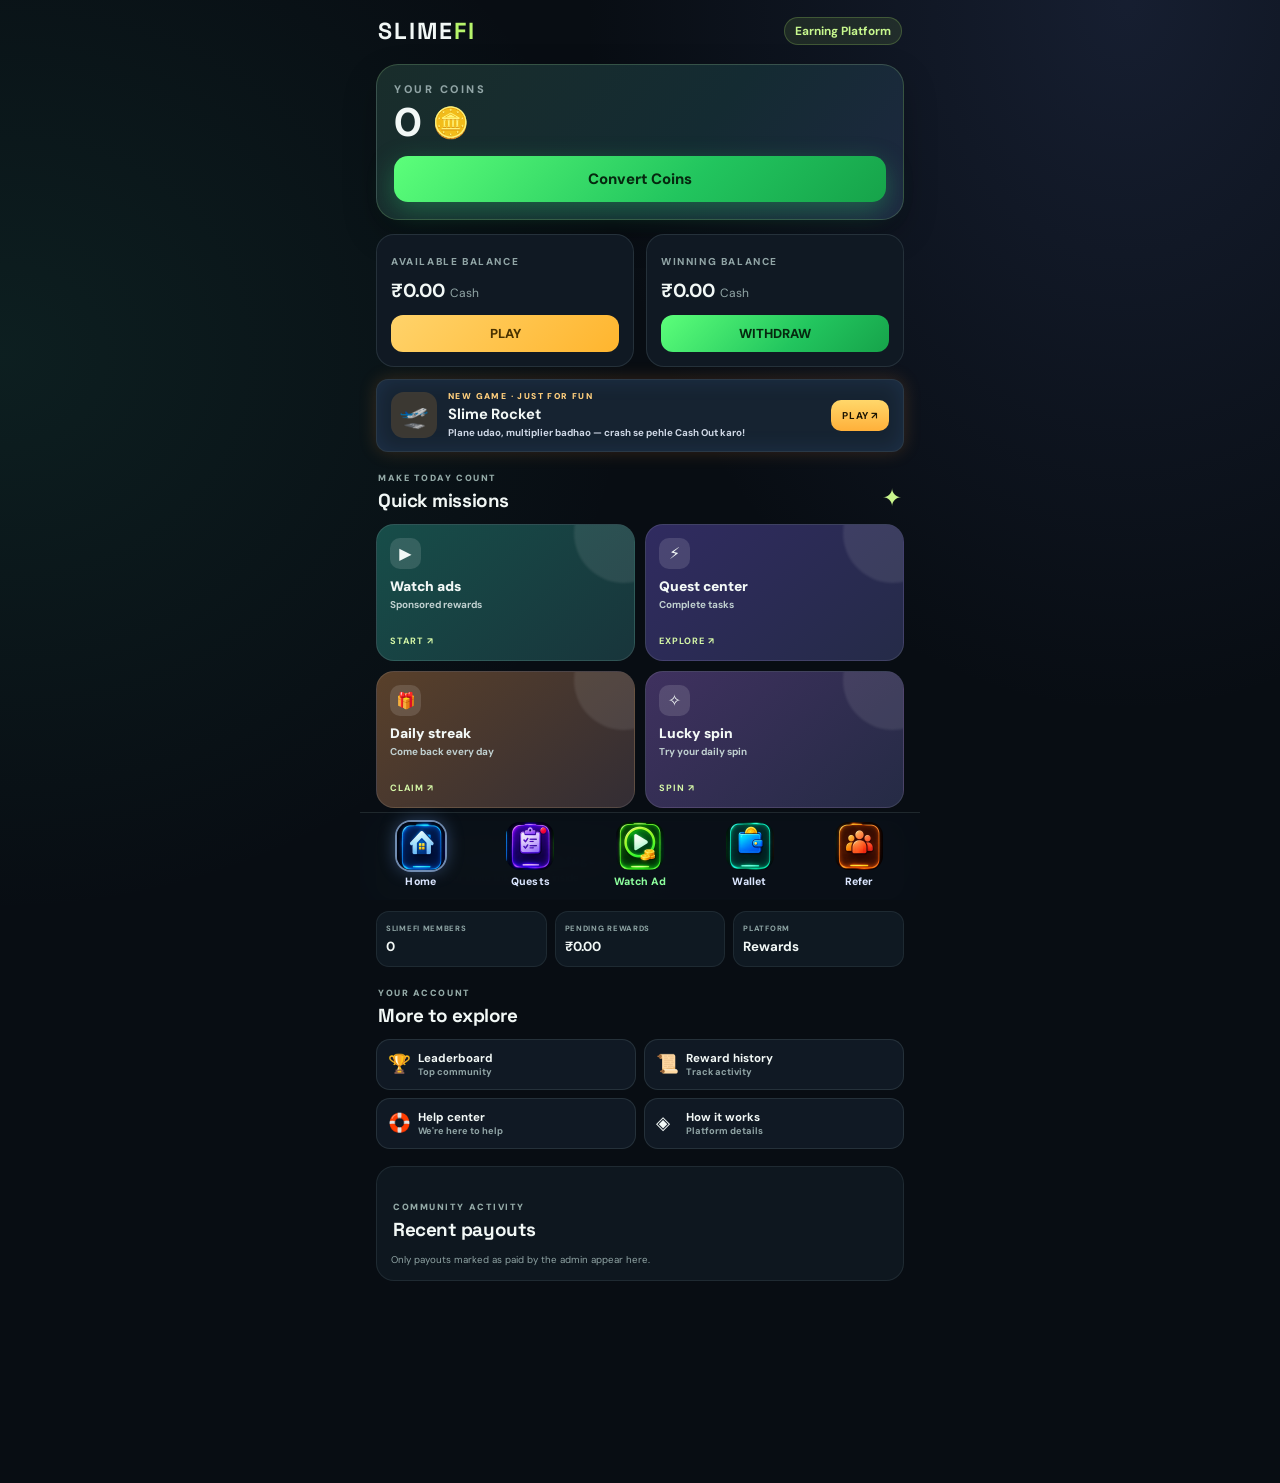
==== static/index.html @ ac26ad87 "Broadcast feature: owner broadcast to all bot users (app.js v83)" ====
<!DOCTYPE html>
<html lang="en">
<head>
<meta charset="UTF-8">
<meta name="viewport" content="width=device-width, initial-scale=1.0, maximum-scale=1.0, user-scalable=no">
<title>SlimeFi — Earning Platform</title>
<script src="https://telegram.org/js/telegram-web-app.js"></script>
<script src='https://libtl.com/sdk.js' data-zone='12248440' data-sdk='show_12248440'></script>
<link rel="preconnect" href="https://fonts.googleapis.com">
<link href="https://fonts.googleapis.com/css2?family=DM+Sans:wght@400;500;600;700;800&family=Space+Grotesk:wght@500;600;700&display=swap" rel="stylesheet">
<link rel="stylesheet" href="/static/style.css?v=73">
</head>
<body>

<!-- ================= APP HEADER ================= -->
<header class="app-header">
  <div class="app-brand">SLIME<span>FI</span></div>
  <div class="app-head-right">
    <span class="pill-green">Earning Platform</span>
  </div>
</header>

<!-- ================= HOME ================= -->
<section id="view-home" class="view active">
  <div class="coins-card">
    <div class="coins-card-label">YOUR COINS</div>
    <div class="coins-card-main"><b id="coins-big">0</b><span class="coins-coin">🪙</span></div>
    <button class="convert-btn" onclick="openConvert()">Convert Coins</button>
  </div>

  <div class="bal-boxes">
    <div class="bal-box">
      <small>AVAILABLE BALANCE</small>
      <div class="bal-value"><b id="avail-cash">₹0.00</b> <span>Cash</span></div>
      <button class="bal-play" onclick="startSlimeRocket()">PLAY</button>
    </div>
    <div class="bal-box">
      <small>WINNING BALANCE</small>
      <div class="bal-value"><b id="winning-cash">₹0.00</b> <span>Cash</span></div>
      <button class="bal-withdraw" onclick="go('wallet')">WITHDRAW</button>
    </div>
  </div>

  <button class="sr-home-banner" onclick="startSlimeRocket()"><span class="sr-home-art">🛫</span><span class="sr-home-text"><small>NEW GAME · JUST FOR FUN</small><b>Slime Rocket</b><em>Plane udao, multiplier badhao — crash se pehle Cash Out karo!</em></span><strong>PLAY ↗</strong></button>

  <div class="section-heading"><div><small>MAKE TODAY COUNT</small><h2>Quick missions</h2></div><span class="section-spark">✦</span></div>
  <div class="mission-grid">
    <button class="mission-tile mission-ads" onclick="go('ads')"><span class="mission-icon">▶</span><span class="mission-name">Watch ads</span><small>Sponsored rewards</small><b>START ↗</b></button>
    <button class="mission-tile mission-quests" onclick="go('tasks')"><span class="mission-icon">⚡</span><span class="mission-name">Quest center</span><small>Complete tasks</small><b>EXPLORE ↗</b></button>
    <button class="mission-tile mission-daily" onclick="go('daily')"><span class="mission-icon">🎁</span><span class="mission-name">Daily streak</span><small>Come back every day</small><b>CLAIM ↗</b></button>
    <button class="mission-tile mission-spin" onclick="go('spin')"><span class="mission-icon">✧</span><span class="mission-name">Lucky spin</span><small>Try your daily spin</small><b>SPIN ↗</b></button>
  </div>

  <div class="community-banner" onclick="go('referral')">
    <div class="community-icon">♧</div><div><small>GROW YOUR SQUAD</small><b>Invite friends. Earn together.</b><span id="home-referral-caption">Your invite link is ready inside</span></div><span class="community-arrow">→</span>
  </div>

  <div class="home-mini-stats"><div><small>SLIMEFI MEMBERS</small><b id="home-users">0</b></div><div><small>PENDING REWARDS</small><b id="home-pending-rew">₹0.00</b></div><div><small>PLATFORM</small><b>Rewards</b></div></div>

  <div class="section-heading compact"><div><small>YOUR ACCOUNT</small><h2>More to explore</h2></div></div>
  <div class="more-grid">
    <button onclick="go('leaderboard')"><span>🏆</span><b>Leaderboard</b><small>Top community</small></button>
    <button onclick="go('history')"><span>📜</span><b>Reward history</b><small>Track activity</small></button>
    <button onclick="go('support')"><span>🛟</span><b>Help center</b><small>We're here to help</small></button>
    <button onclick="go('model')"><span>◈</span><b>How it works</b><small>Platform details</small></button>
  </div>

  <div class="payout-proof-card"><div class="section-heading compact"><div><small>COMMUNITY ACTIVITY</small><h2>Recent payouts</h2></div><span class="payout-count" id="payouts-total"></span></div><div id="payouts-list"></div><p>Only payouts marked as paid by the admin appear here.</p></div>

  <div id="owner-panel" style="display:none; margin-top:14px">
    <div class="adm-head"><span class="adm-crown">👑</span><div><div class="adm-title">Admin Panel</div><div class="card-sub" id="owner-stats"></div></div></div>
    <div class="adm-tiles">
      <div class="adm-tile"><div class="adm-num" id="adm-t-players">–</div><div class="adm-lbl">Total Players</div></div>
      <div class="adm-tile green"><div class="adm-num" id="adm-t-today">–</div><div class="adm-lbl">Aaj ke Naye</div></div>
      <div class="adm-tile"><div class="adm-num" id="adm-t-coins">–</div><div class="adm-lbl">Total Coins</div></div>
      <div class="adm-tile green"><div class="adm-num" id="adm-t-pending">–</div><div class="adm-lbl">Pending Withdraw</div></div>
    </div>

    <div class="card adm-card">
      <div class="adm-card-head"><span>💸 Withdrawals</span><span class="adm-chip" id="adm-c-wd">0</span></div>
      <div class="card-sub" id="owner-summary"></div><div id="owner-list"></div>
    </div>

    <div class="card adm-card">
      <div class="adm-card-head"><span>🪙 Coins Do / Kato</span></div>
      <div class="ref-row"><select id="gr-user"></select></div><div class="ref-row"><input id="gr-amount" type="number" placeholder="Coins ki matra" style="text-transform:none"><button class="small-btn" onclick="grantCoins()">Coins Do</button><button class="small-btn danger-btn" onclick="reduceCoins()">Coins Kato</button></div>
      <div class="card-sub">Admin adjustments are recorded in the ledger.</div>
    </div>

    <div class="card adm-card">
      <div class="adm-card-head"><span>🔍 Player Activity — Username Se Dekho</span></div>
      <div class="ref-row"><select id="act-user"></select><button class="small-btn" onclick="loadActivity()">Dekho</button></div>
      <div class="card-sub" id="act-summary">Player chuno — uski saari activity alag dikhegi (coins, ads, tasks, withdraw).</div>
      <div class="ref-row"><input id="warn-text" placeholder="Warning message likho" style="text-transform:none"><button class="small-btn" onclick="warnUser()">⚠️ Warning Bhejo</button><button class="small-btn danger-btn" id="act-ban-btn" onclick="banToggle()" style="display:none">🚫 Ban Karo</button></div>
      <div id="act-warnings"></div>
      <div id="owner-activity"></div>
    </div>

    <div class="card adm-card">
      <div class="adm-card-head"><span>📢 Sabko Message — Broadcast</span><span class="adm-chip" id="adm-c-bcast">–</span></div>
      <div class="ref-row"><textarea id="bcast-text" rows="3" placeholder="Sabhi users ko bhejne wala message likho..." style="text-transform:none"></textarea></div>
      <div class="ref-row"><button class="small-btn" onclick="sendBroadcastTest()">🧪 Pehle Sirf Mujhe Test</button><button class="small-btn" onclick="sendBroadcast()">📢 Sabko Bhejo</button></div>
      <div class="card-sub" id="bcast-result">Message sirf unhi ko jayega jinhone bot start kiya hai. Bhejne me kuch seconds lagenge — pehle test bhej kar dekh lo.</div>
    </div>

    <div class="card adm-card">
      <div class="adm-card-head"><span>🛟 Support Tickets</span><span class="adm-chip" id="adm-c-support">0</span></div>
      <div id="owner-support-tickets"></div>
    </div>

    <div class="card adm-card">
      <div class="adm-card-head"><span>📝 Task Submissions — Approve / Reject</span><span class="adm-chip" id="adm-c-subs">0</span></div>
      <div id="owner-subs"></div>
    </div>

    <div class="card adm-card">
      <div class="adm-card-head"><span>🔗 Referral Review — Same-Network (Hold)</span><span class="adm-chip" id="adm-c-ref">0</span></div>
      <div id="owner-referrals"></div>
    </div>

    <div class="card adm-card">
      <div class="adm-card-head"><span>⚠️ Suspicious Accounts — sirf jaanch ke liye (band nahi)</span><span class="adm-chip red" id="adm-c-susp">0</span></div>
      <div id="owner-suspicious"></div>
    </div>

    <div class="card adm-card">
      <div class="adm-card-head"><span>🚫 Banned Accounts</span><span class="adm-chip grey" id="adm-c-ban">0</span></div>
      <div id="owner-banned"></div>
    </div>

    <div class="card adm-card">
      <div class="adm-card-head"><span>👥 Recent Players</span></div>
      <div id="owner-recent"></div>
    </div>

    <div class="card adm-card">
      <div class="adm-card-head"><span>🎟️ Promo Code Banao</span><span class="adm-chip grey" id="adm-c-promo">–</span></div>
      <div class="ref-row"><input id="np-code" placeholder="CODE" style="text-transform:uppercase"></div><div class="ref-row"><input id="np-coins" type="number" placeholder="Coins"><input id="np-uses" type="number" placeholder="Uses (0 = unlimited)"><button class="small-btn" onclick="createPromo()">Banao</button></div><div id="owner-promos"></div>
    </div>

    <div class="card adm-card">
      <div class="adm-card-head"><span>➕ Naya Sponsored Task Banao</span></div>
      <div class="ref-row"><input id="nt-title" placeholder="Task title" style="text-transform:none"></div><div class="ref-row"><input id="nt-desc" placeholder="Description" style="text-transform:none"></div><div class="ref-row"><input id="nt-link" placeholder="Link (optional)" style="text-transform:none"></div><div class="ref-row"><input id="nt-reward" type="number" placeholder="Reward coins"><input id="nt-budget" type="number" placeholder="Budget coins"></div><div class="ref-row"><select id="nt-mode"><option value="proof">Direct Complete</option><option value="channel">Channel auto-check</option></select><select id="nt-category"><option value="telegram">Telegram task</option><option value="twitter">Twitter / X task</option><option value="other">Other task</option></select><button id="btn-nt" class="small-btn">Task Banao</button></div><div id="owner-tasks"></div>
    </div>
  </div>
</section>

<!-- ================= SPIN WHEEL ================= -->
<section id="view-spin" class="view">
  <button class="back-btn" onclick="go('home')">← Home</button>
  <h2 class="v2-h">🎡 Spin &amp; Win</h2>
  <div class="card spin-card">
    <div class="spin-wrap">
      <div class="spin-pointer">▼</div>
      <div class="wheel" id="wheel"><div class="wheel-hub"><img src="/static/img/slime-pet.png" alt="SlimeFi"></div></div>
    </div>
    <div class="spin-info" id="spin-info">🎟️ Free spin bacha: 1 · Extra spin: 0</div>
    <button id="btn-spin" class="gold-btn">🎡 SPIN KARO</button>
    <button id="btn-spin-ad" class="small-btn" style="width:100%; margin-top:10px; padding:12px">📺 Ad Dekho = +1 Spin</button>
    <div class="spin-result" id="spin-result"></div>
    <div class="card-sub">Roz 1 free spin — inaam 50 se 500 coins tak! Aur spin chahiye to ad dekho, har ad par +1 spin milta hai. Jeet server se tay hoti hai — poori tarah fair, koi setting nahi.</div>
  </div>
</section>

<!-- ================= SLIME ROCKET GAME PAGE ================= -->
<section id="view-game" class="view">
  <div class="game-page-head"><button class="game-back" onclick="closeGameStage()" aria-label="Back">←</button><b>Slime Rocket 🛫</b></div>
  <div id="game-stage" class="game-stage" hidden></div>
</section>

<section id="view-leaderboard" class="view">
  <h2 class="v2-h">🏆 Leaderboard</h2>
  <div class="card" style="margin-top:14px">
    <div class="card-top"><div class="card-title">👑 Leaderboard</div><div class="lvl">Top Players</div></div>
    <div id="leaderboard-list"></div>
    <div class="card-sub">Sabse zyada lifetime coins wale players — list roz update hoti hai.</div>
  </div>

  <div class="card-sub" style="text-align:center">Top par aana hai? Tasks, daily bonus aur referrals se lifetime coins badhao.</div>
</section>

<section id="view-daily" class="view">
  <h2 class="v2-h">🎁 Daily Check-In</h2>
  <div class="card">
    <div class="card-top"><div class="card-title">7-Day Streak Bonus</div><div class="lvl" id="daily-streak">Streak: 0 din</div></div>
    <div class="daily-coins-wrap">
      <div class="daily-coins-label">🪙 MERE COINS</div>
      <div class="daily-coins" id="daily-coins">0</div>
    </div>
    <button class="gold-btn" id="daily-claim" onclick="claimDaily()">🎁 Claim</button>
    <div id="daily-cal" class="daily-cal"></div>
    <div class="card-sub">Roz aao, roz bonus lo. Ek din miss kiya to streak Day 1 se shuru ho jayegi. Day 7 par sabse bada bonus — 500 coins!</div>
  </div>
  <div class="card" style="margin-top:14px">
    <div class="card-top"><div class="card-title">🎟️ Promo Code</div></div>
    <div class="card-sub">Koi promo code mila hai? Yahan dalo aur turant coins pao.</div>
    <div class="ref-row"><input id="promo-code" placeholder="PROMO CODE dalo" style="text-transform:uppercase">
    <button class="small-btn" onclick="redeemPromo()">Lagao</button></div>
  </div>
</section>

<section id="view-ads" class="view">
  <button class="back-btn" onclick="go('home')">← Home</button>
  <h2 class="v2-h">Sponsored Ads</h2>
  <div class="card earn ad-card">
    <div class="card-top"><div class="card-title">Watch Ads</div><div class="lvl" id="ad-count">0/20</div></div>
    <div class="card-sub">Watch &amp; Earn Coins — ek ad = <span class="cost">+100 coins</span>. Ad ka paisa hi sabki earning ka source hai.</div>
    <button id="btn-ad" class="gold-btn">▶ Watch Ad — Premium</button>
    <div class="card-sub" id="ad-note"></div>
  </div>
</section>

<!-- ================= PAID TASKS ================= -->
<section id="view-tasks" class="view">
  <button class="back-btn" onclick="go('home')">← Home</button>
  <h2 class="v2-h">Paid Tasks — Task Center</h2>
  <div class="cat-row">
    <button class="chip active" data-cat="all">All Tasks</button>
    <button class="chip" data-cat="telegram">➤ Telegram</button>
    <button class="chip" data-cat="twitter">𝕏 Twitter</button>
    <button class="chip" data-cat="other">▦ Other</button>
  </div>
  <div id="tasks-list" class="cards"></div>
</section>

<!-- ================= REFERRAL ================= -->
<section id="view-referral" class="view">
  <button class="back-btn" onclick="go('home')">← Home</button>
  <h2 class="v2-h">Referral Center</h2>
  <div class="ref-hero">
    <p class="eyebrow">YOUR NETWORK, YOUR REWARDS</p>
    <h2>Good things<br><em>grow together.</em></h2>
    <div class="ref-code-row">
      <div><small>YOUR INVITE CODE</small><b id="ref-code2">-</b></div>
      <button id="btn-copy">Copy</button>
    </div>
    <button class="primary-btn" id="btn-share">↗ &nbsp; Invite Friends</button>
    <div class="card-sub" id="ref-link-line" style="margin-top:10px"></div>
  </div>
  <div class="card">
    <div class="card-sub" id="squad-line2">0 friends joined</div>
    <div class="card-sub">Reward: dost ke pehli qualifying activity (ad / quest / daily / approved task) par <span class="cost">+5000 coins</span>. Sirf join par reward nahi milta — fake accounts rokne ke liye.</div>
    <div class="card-title" style="margin-top:12px">Mere Referrals · <span id="ref-total">Total Refer: 0</span></div>
    <div id="my-ref-list"></div>
  </div>
  <div class="card" style="border:1px solid rgba(255,190,60,.45); background:rgba(255,170,0,.07)">
    <div class="card-title">⏰ Dhyan Do — Referral Niyam</div>
    <div class="card-sub">Referral code sirf naye account ke pehle <b>48 ghanto</b> me lagta hai, uske baad nahi lagega. Ek hi account rakho — duplicate ya suspicious referrals ki jaanch hoti hai. Sirf network (IP) match hone par koi account band nahi hota — pehle admin review hota hai.</div>
  </div>
  <div class="card" id="ref-apply-card">
    <div class="card-title">Dost ka code lagao</div>
    <div class="ref-row">
      <input id="ref-input" placeholder="SLIME-XXXXXX" maxlength="12">
      <button id="btn-ref" class="small-btn">Apply</button>
    </div>
  </div>
  <div class="card" id="ref-applied-note" style="display:none">
    <div class="card-sub">✅ Tumne referral code laga liya hai — isliye code dalne ka option ab nahi dikhta.</div>
  </div>
</section>

<!-- ================= WALLET ================= -->
<section id="view-wallet" class="view">
  <button class="back-btn" onclick="go('home')">← Home</button>
  <h2 class="v2-h">SlimeFi Wallet</h2>
  <div class="wallet-big">
    <div class="stat-label">Winning balance</div>
    <div class="wallet-amt" id="cash-amt">₹0.00</div>
    <div class="stat-label" id="pending-rew-line">Pending rewards: ₹0.00</div>
    <div class="stat-label"><b id="wallet-coins">0</b> Coins</div>
  </div>

  <h2 class="v2-h">↓ Withdrawal request</h2>
  <div class="stat-row">
    <div class="stat-card align-left">
      <div class="stat-ico">🏦</div>
      <div class="ec-title">UPI</div>
      <span class="phase-badge p1">Phase 1</span>
      <div class="stat-label">Verified eligible account par payout. Minimum <span id="min-wd">₹10</span> · Processing: 24–72 hours</div>
      <input id="wd-name" placeholder="Account Holder ka Naam (bank wala naam)" style="text-transform:none">
      <input id="upi-input" placeholder="Tumhara UPI ID" style="text-transform:none">
      <input id="wd-input" type="number" min="10" step="0.01" placeholder="₹ Amount (e.g. 10.00)" style="text-transform:none">
      <button id="btn-withdraw">Withdraw (UPI)</button>
      <div class="stat-label">Payment sirf isi naam wale account par jayega — admin pehle naam verify karega.</div>
    </div>
    <div class="stat-card align-left dim">
      <div class="stat-ico">₿</div>
      <div class="ec-title">Crypto</div>
      <span class="phase-badge p2">Phase 2</span>
      <div class="stat-label">Only after legal and compliance approval. Abhi uplabdh nahi hai.</div>
    </div>
  </div>
  <div id="my-withdrawals"></div>
  <p class="note">Har transaction ki ledger entry banti hai — balance kabhi seedha edit nahi hota, taaki har reward aur payout audit ho sake. SlimeFi kabhi tumhara UPI PIN, OTP ya private key nahi mangta.</p>
</section>

<!-- ================= REWARD HISTORY ================= -->
<section id="view-history" class="view">
  <button class="back-btn" onclick="go('home')">← Home</button>
  <h2 class="v2-h">📜 Reward History</h2>
  <div class="card"><div class="card-sub">Recent coin credits, deductions and withdrawal updates.</div><div id="history-list"></div></div>
</section>

<!-- ================= BUSINESS MODEL ================= -->
<section id="view-model" class="view">
  <button class="back-btn" onclick="go('home')">← Home</button>
  <div class="app-head-right" style="margin:6px 0"><span class="pill-green">Business Model</span></div>
  <div class="model-head">Earn. Complete.<br>Reward.</div>
  <p class="note" style="text-align:left">A real-revenue digital earning platform</p>
  <div class="stat-row">
    <div class="stat-card align-left"><div class="stat-big">₹0</div><div class="stat-label">Initial growth budget</div></div>
    <div class="stat-card align-left"><div class="stat-big">1</div><div class="stat-label">Launch payout method (UPI)</div></div>
  </div>
  <h2 class="v2-h">Revenue sources</h2>
  <div class="card">
    <div class="wd-row"><span>Sponsored tasks</span><span>Campaign margin</span></div>
    <div class="wd-row"><span>Affiliate</span><span>Commission</span></div>
    <div class="wd-row"><span>Brand promotion</span><span>Campaign fee</span></div>
    <div class="wd-row"><span>Marketplace</span><span>Sale commission</span></div>
    <div class="wd-row"><span>Premium tools</span><span>Subscription</span></div>
    <div class="wd-row"><span>Business services</span><span>Service fee</span></div>
  </div>
  <h2 class="v2-h">Payouts</h2>
  <div class="card">
    <div class="wd-row"><span>UPI</span><span class="phase-badge p1">Phase 1</span></div>
    <div class="wd-row"><span>Approved crypto payout provider</span><span class="phase-badge p2">Phase 2</span></div>
  </div>
  <p class="note">Rewards joining fee ya deposit se fund nahi hote. Crypto payout sirf legal approval ke baad, aur minor users ke liye kabhi nahi.</p>
</section>

<!-- ================= SUPPORT ================= -->
<section id="view-support" class="view">
  <button class="back-btn" onclick="go('home')">← Home</button>
  <h2 class="v2-h">Support &amp; Grievance</h2>
  <div class="card">
    <div class="card-title">Madad chahiye?</div>
    <div class="card-sub">Apni problem yahan submit karo. Ticket ID ke saath request record hogi.</div>
    <select id="support-category"><option value="account">Account</option><option value="coins">Coins / Rewards</option><option value="task">Task</option><option value="withdrawal">Withdrawal</option><option value="other">Other</option></select>
    <textarea id="support-message" maxlength="1200" placeholder="Apni problem detail me likho (10–1200 characters)" rows="4"></textarea>
    <button id="support-submit">Submit Support Ticket</button>
    <div id="support-ticket-list"></div>
    <div class="card-sub">Safety: SlimeFi kabhi tumhara <b>UPI PIN, OTP ya private crypto key</b> nahi mangta.</div>
  </div>
  <div class="card">
    <div class="card-title">📜 Privacy Policy &amp; Terms</div>
    <div class="card-sub">SlimeFi tumhara data kaise use karta hai aur app ke rules — ek hi page par, saaf shabdon me.</div>
    <button class="small-btn" onclick="go('privacy')">Padho →</button>
  </div>
</section>

<!-- ================= PRIVACY ================= -->
<section id="view-privacy" class="view">
  <button class="back-btn" onclick="go('support')">← Support</button>
  <h2 class="v2-h">Privacy Policy &amp; Terms</h2>
  <div class="card policy-body">
    <p class="muted">Last updated: 14 November 2026 · SlimeFi Telegram Mini App · Bot: @slimefi_bot · Channel: @SlimeFi_official</p>

    <h3>1. What SlimeFi is</h3>
    <p>SlimeFi is a Telegram Mini App that opens inside Telegram — no separate download or sign-up is needed. You collect SlimeFi Coins by watching ads, completing tasks, playing games, claiming a daily bonus and inviting friends, and you can redeem coins for real money to your UPI account once you reach ₹10 (1,000 coins = ₹1).</p>

    <h3>2. What data we collect</h3>
    <ul>
      <li><b>Telegram identity</b> — your Telegram user ID, username and first name, provided by Telegram when you open the app. This is how your coin balance and progress are recognised.</li>
      <li><b>App activity</b> — coins earned and spent, tasks completed, games played, spins, daily-bonus streaks, referrals and support tickets. Every coin movement is recorded in a ledger so payouts can be checked.</li>
      <li><b>UPI details, only when you withdraw</b> — the UPI ID/handle you enter for a withdrawal. We use it only to send your payout.</li>
      <li><b>Device / ad data (via our ad partner, see §3)</b> — advertising identifiers, IP address and ad-interaction data collected by the ad provider to serve and measure ads and detect fraud.</li>
    </ul>
    <p><b>We never ask for, and never collect, your UPI PIN, OTP, bank password or any crypto private key.</b> Anyone asking for these in SlimeFi's name is not us — report it through in-app Support.</p>

    <h3>3. Advertising — third-party ads (Monetag)</h3>
    <p>SlimeFi shows rewarded ads through <b>Monetag</b>. When you tap Watch Ad, Monetag and its advertisers may collect device and advertising data and may place cookies or similar trackers to serve, measure and verify the ad and to prevent fraud. Coins are credited only when Monetag confirms a paid (valued) ad — simply opening an ad does not earn coins. We do not control which ad creative is shown; ad content belongs to the advertiser.</p>

    <h3>4. How your data is used</h3>
    <ul>
      <li>To run the app: keep your balance, progress, streaks and leaderboard.</li>
      <li>To credit rewards and process UPI withdrawals, including owner review of payouts.</li>
      <li>To prevent abuse: detecting fake, duplicate or automated accounts and protecting the referral system.</li>
      <li>To answer support tickets you submit in the app.</li>
    </ul>
    <p>We do not sell your personal data to anyone.</p>

    <h3>5. How long data is kept</h3>
    <p>Coin and payout records are kept for as long as needed to audit withdrawals and resolve disputes. Support tickets are kept until resolved. If you stop using SlimeFi, your Telegram identity data remains only as part of those past records.</p>

    <h3>6. Your choices</h3>
    <p>You can stop using SlimeFi at any time by closing the Mini App or blocking the bot in Telegram. To ask about your data, correct a UPI detail, or raise a complaint, use the in-app <b>Support &amp; Grievance</b> section — every request gets a ticket ID. We will never ask you for a UPI PIN, OTP or private key in reply.</p>

    <h3>7. Terms of Use (short version)</h3>
    <ul>
      <li>Coins are in-app points. Coins seedhe withdraw nahi hote — woh Convert se Available Balance (₹) me badalte hain, sirf game khelne ke liye (today: 1,000 coins = ₹1). Sirf Winning Balance UPI par withdraw hota hai, minimum withdrawal ₹10.</li>
      <li><b>No earnings are guaranteed.</b> Rewards depend on your activity and on ad availability. Any rate shown in the app can change; the rate in the app at the time applies.</li>
      <li>Referral coins (today: 1,000) are paid only when the invited friend completes their first qualifying activity.</li>
      <li>Withdrawals are reviewed by the app owner and can be rejected if the activity looks fake or abusive; a rejected payout is refunded to your coin balance.</li>
      <li>Fake, duplicate or automated accounts, and any attempt to forge ad rewards, can lose their coins and access without payout.</li>
      <li>The Slime Rocket game is for fun only — it uses demo coins and gives no reward or real money.</li>
    </ul>

    <h3>8. Changes to this page</h3>
    <p>If this policy or the terms change, the new version will be shown in the app and the "Last updated" date above will change. Continuing to use SlimeFi after a change means you accept the new version.</p>

    <p class="muted">Questions? Open SlimeFi → Support &amp; Grievance in the app, or message @slimefi_bot.</p>
  </div>
</section>

<!-- ================= BOTTOM NAV ================= -->
<nav class="bottom-nav v31-nav">
  <button class="nav-item active" data-go="home"><span class="nav-tile nav-img"><img src="/static/img/nav-home.png" alt="Home"></span><small>Home</small></button>
  <button class="nav-item" data-go="tasks"><span class="nav-tile nav-img"><img src="/static/img/nav-quest.png" alt="Quests"></span><small>Quests</small></button>
  <button class="nav-item nav-ad" id="nav-ad"><span class="nav-tile nav-img"><img src="/static/img/nav-watch.png" alt="Watch Ad"></span><small>Watch Ad</small></button>
  <button class="nav-item" data-go="wallet"><span class="nav-tile nav-img"><img src="/static/img/nav-wallet.png" alt="Wallet"></span><small>Wallet</small></button>
  <button class="nav-item" data-go="referral"><span class="nav-tile nav-img"><img src="/static/img/nav-refer.png" alt="Refer"></span><small>Refer</small></button>
</nav>

<div id="toast"></div>

<!-- ================= WELCOME POPUP (v53 — new users only, shown once) ================= -->
<div id="welcome-popup" class="wp-overlay" style="display:none">
  <div class="wp-card">
    <div class="wp-gift">🎁</div>
    <div class="wp-title">🎉 Welcome to SlimeFi!</div>
    <div class="wp-free">Aapko mile hai</div>
    <div class="wp-coins"><span id="wp-coins">5,000</span> Coins FREE</div>
    <div class="wp-rupees">= ₹<span id="wp-rupees">5</span> Welcome Bonus</div>
    <div class="wp-added">Coins aapke balance me add ho gaye hai ✅</div>
    <div class="wp-rule">🪙 <b>1000 Coins = ₹1</b></div>
    <div class="wp-rule">💸 Minimum Withdrawal sirf <b>₹10</b> · UPI par</div>
    <button class="wp-btn" onclick="closeWelcome()">Start Earning 🚀</button>
  </div>
</div>

<div id="convert-popup" class="wp-overlay" style="display:none">
  <div class="wp-card">
    <div class="wp-gift">🪙</div>
    <div class="wp-title">Convert Coins</div>
    <div class="wp-rule" style="text-transform:none">Coins <b>Available Balance</b> me jayenge.<br>Tumhare Coins: <b id="conv-have">0</b></div>
    <input id="conv-amt" type="number" min="1" inputmode="numeric" placeholder="Kitne coins convert karne hain?" class="conv-input">
    <button class="wp-btn" onclick="doConvert()">Convert Karo</button>
    <button class="wp-btn conv-cancel" onclick="closeConvert()">Cancel</button>
  </div>
</div>

<div id="warn-popup" class="wp-overlay" style="display:none">
  <div class="wp-card">
    <div class="wp-gift">⚠️</div>
    <div class="wp-title">Owner ki Warning</div>
    <div class="wp-rule" id="warn-msg" style="text-transform:none"></div>
    <button class="wp-btn" onclick="ackWarning()">Samajh Gaya</button>
  </div>
</div>

<script src="/static/three.min.js"></script>
<script src="/static/slime3d.js?v=2"></script>
<script src="/static/app.js?v=83"></script>
</body>
</html>
---- static/style.css ----
/* ===== SlimeFi — Premium Earn Hub theme (owner's premium interface) ===== */
:root {
  --bg:#090d18; --panel:#111827; --panel2:#151f31; --line:rgba(167,186,220,.12);
  --text:#f4f7ff; --muted:#8e9bb3; --green:#9ef36b; --green-d:#22c55e;
  --purple:#a78bfa; --gold:#f5c542; --red:#f87171;
}
* { box-sizing:border-box; }
body {
  margin:0; color:var(--text); min-height:100vh; padding-bottom:104px;
  font-family:'DM Sans', system-ui, sans-serif;
  background:radial-gradient(ellipse at 50% -20%, #1b2b46 0, transparent 45%), var(--bg);
}

h2 { font-family:'Space Grotesk', sans-serif; font-size:1.15rem; margin:18px 0 10px; }
button { font-family:inherit; cursor:pointer; }
input, select {
  background:#0c1422; border:1px solid var(--line); color:var(--text);
  border-radius:10px; padding:10px 12px; font-size:.92rem; width:100%;
}
input { text-transform:uppercase; }
button:not(.nav-item):not(.chip):not(.wd-top):not(.gold-btn) {
  background:var(--panel2); color:var(--text); border:1px solid var(--line);
  border-radius:12px; padding:11px 14px; font-weight:700; font-size:.95rem; width:100%;
}
button:disabled { opacity:.45; cursor:default; }
.small-btn { width:auto !important; white-space:nowrap; }

/* views */
.view { display:none; padding:4px 14px 28px; max-width:520px; margin:0 auto; }
.view.active { display:block; animation:fade .22s ease; }
@keyframes fade { from { opacity:.4; transform:translateY(5px); } to { opacity:1; transform:none; } }

/* app header */
.app-header { display:flex; align-items:center; justify-content:space-between;
  padding:14px 14px 6px; max-width:520px; margin:0 auto; }
.app-brand { font-family:'Space Grotesk', sans-serif; font-size:1.5rem; font-weight:700; letter-spacing:1.5px; }
.app-brand span { color:var(--green); }
.app-head-right { display:flex; align-items:center; gap:8px; }
.pill-green { background:rgba(158,243,107,.12); color:var(--green); border:1px solid rgba(158,243,107,.35);
  padding:5px 10px; border-radius:999px; font-size:.74rem; font-weight:700; }
.wd-top { background:var(--green); color:#102018; border:none; font-weight:800; font-size:.82rem;
  padding:8px 14px; border-radius:999px; width:auto; }

/* premium balance card */
.balance-card { position:relative; overflow:hidden; border:1px solid rgba(140,230,108,.25);
  border-radius:23px; padding:18px 19px 15px; margin-top:8px;
  background:linear-gradient(125deg,#1d3a35,#172d35 48%,#1b2440); box-shadow:0 14px 38px rgba(0,0,0,.35); }
.balance-glow { position:absolute; width:190px; height:190px; border-radius:50%; right:-55px; top:-105px;
  background:rgba(161,242,108,.16); filter:blur(8px); }
.balance-top { display:flex; justify-content:space-between; font-size:.62rem; font-weight:800;
  letter-spacing:1.6px; color:#b4c7c4; }
.live-dot { color:var(--green); }
.balance-value { display:flex; align-items:baseline; gap:5px; margin:10px 0 4px; }
.balance-value .currency { font-size:1.5rem; color:#b8f69b; }
.balance-value strong { font-family:'Space Grotesk', sans-serif; font-size:2.35rem; letter-spacing:-1px; }
.balance-foot { display:flex; justify-content:space-between; align-items:center; font-size:.8rem; color:#b1c4c0; }
.balance-foot button { width:auto; background:var(--green); color:#102018; border:none;
  font-weight:800; padding:9px 13px; font-size:.78rem; border-radius:10px; }
.balance-stats { display:flex; gap:15px; align-items:center; border-top:1px solid rgba(255,255,255,.1);
  margin-top:16px; padding-top:13px; }
.balance-stats div { display:grid; gap:3px; }
.balance-stats small { font-size:.62rem; color:#a6b8b6; letter-spacing:.4px; }
.balance-stats b { font-size:.85rem; }
.balance-stats i { height:24px; width:1px; background:rgba(255,255,255,.13); }

/* home pieces */
.coins-strip { margin-top:10px; background:var(--panel); border:1px solid var(--line); border-radius:14px;
  padding:12px 14px; display:flex; justify-content:space-between; align-items:center; cursor:pointer; font-size:.9rem; }
.coins-strip .strip-sub { color:var(--muted); font-size:.8rem; }
.v2-h { font-size:1.28rem; font-weight:700; margin:20px 0 10px; }
.ec-grid { display:grid; grid-template-columns:1fr 1fr; gap:10px; }
.ec-card { background:var(--panel); border:1px solid var(--line); border-radius:16px; padding:16px 14px; cursor:pointer; }
.ec-card.dim { opacity:.75; cursor:default; }
.ec-ico { font-size:1.4rem; margin-bottom:8px; }
.ec-title { font-size:1.02rem; font-weight:800; margin-bottom:10px; }
.ec-btn { display:inline-block; background:var(--panel2); color:#e5e7eb; padding:6px 14px; border-radius:999px;
  font-size:.8rem; font-weight:700; }
.ec-btn.upcoming { background:rgba(245,197,66,.14); color:var(--gold); }
.wide-card { margin-top:10px; background:var(--panel); border:1px solid var(--line); border-radius:16px;
  padding:14px; display:flex; justify-content:space-between; align-items:center; cursor:pointer; }
.wide-title { font-weight:800; font-size:1rem; }
.wide-sub { color:var(--muted); font-size:.82rem; margin-top:3px; }
.stat-row { display:flex; gap:10px; }
.stat-card { flex:1; background:var(--panel); border:1px solid var(--line); border-radius:16px; padding:14px; }
.stat-card.align-left { text-align:left; }
.stat-card input { margin-top:8px; }
.stat-card button { margin-top:8px; }
.stat-ico { font-size:1.25rem; margin-bottom:6px; }
.stat-big { font-family:'Space Grotesk', sans-serif; font-size:1.7rem; font-weight:700; }
.stat-label { color:var(--muted); font-size:.82rem; margin-top:4px; }

/* generic cards (game, tasks, admin) */
.cards { display:grid; gap:10px; }
.card { background:linear-gradient(140deg,#141e2e,#101725); border:1px solid var(--line);
  border-radius:16px; padding:14px; margin-bottom:10px; }
.card-top { display:flex; justify-content:space-between; align-items:center; }
.card-title { font-weight:800; font-size:1rem; }
.card-sub { color:var(--muted); font-size:.86rem; margin-top:6px; line-height:1.45; }
.lvl { color:var(--gold); font-weight:800; font-size:.85rem; }
.cost { color:var(--green); font-weight:700; }
.note { color:var(--muted); font-size:.85rem; line-height:1.5; text-align:center; }
.wd-row { display:flex; justify-content:space-between; align-items:center; padding:7px 0;
  border-bottom:1px solid var(--line); font-size:.9rem; }
.wd-row:last-child { border-bottom:none; }
.owner-row { border-top:1px solid var(--line); padding:8px 0; }
.st-pending { color:#fbbf24; font-weight:700; }
.st-paid { color:#4ade80; font-weight:700; }
.st-rejected { color:var(--red); font-weight:700; }
.ref-row { display:flex; gap:8px; margin-top:8px; }
.ref-row input { flex:1; }
.ref-code { font-family:'Space Grotesk', sans-serif; font-size:1.5rem; letter-spacing:2px;
  color:var(--gold); margin:8px 0; }

/* golden premium ad button */
.gold-btn { width:100%; border:none; border-radius:14px; padding:15px; margin-top:12px;
  font-size:1.05rem; font-weight:800; color:#231a02; letter-spacing:.3px;
  background:linear-gradient(135deg,#ffe27a 0%,#f5c542 45%,#e8930c 100%);
  box-shadow:0 8px 26px rgba(245,197,66,.35), inset 0 1px 0 rgba(255,255,255,.55); }
.gold-btn:disabled { opacity:.5; box-shadow:none; }
.gold-btn:active { transform:scale(.99); }
.ad-card { border-color:rgba(245,197,66,.35); }

/* tasks category chips */
.cat-row { display:flex; gap:7px; overflow:auto; margin:0 0 13px; }
.chip { white-space:nowrap; border:1px solid var(--line); border-radius:20px; background:#121c2b;
  color:#aab7ca; padding:8px 14px; font-size:.8rem; font-weight:600; width:auto; }
.chip.active { background:var(--green); color:#102018; border-color:var(--green); font-weight:800; }
.cat-tag { font-size:.68rem; font-weight:800; letter-spacing:.8px; color:var(--purple);
  border:1px solid rgba(167,139,250,.35); padding:3px 8px; border-radius:999px; }

/* referral hero */
.ref-hero { position:relative; overflow:hidden; padding:20px; border:1px solid rgba(167,139,250,.3);
  border-radius:20px; margin-bottom:10px;
  background:radial-gradient(circle at 100% 0, rgba(167,139,250,.16), transparent 40%), linear-gradient(145deg,#24213f,#172035); }
.ref-hero h2 { font-size:1.8rem; line-height:1.08; margin:0; }
.ref-hero h2 em { color:#c3aaff; font-style:normal; }
.eyebrow { font-size:.62rem; letter-spacing:1.8px; font-weight:800; color:#8fa1ba; margin:0 0 8px; }
.ref-code-row { display:flex; justify-content:space-between; align-items:center; background:#0c1422;
  border:1px solid rgba(255,255,255,.1); border-radius:12px; padding:11px; margin:15px 0; }
.ref-code-row div { display:grid; gap:4px; }
.ref-code-row small { font-size:.6rem; color:#8c9bb2; letter-spacing:1px; }
.ref-code-row b { font-family:'Space Grotesk', sans-serif; font-size:1rem; letter-spacing:1px; color:#fff; }
.ref-code-row button { width:auto; border:none; border-radius:8px; background:var(--purple);
  color:#17132b; font-size:.75rem; font-weight:800; padding:8px 12px; }
.primary-btn { width:100%; border:none; border-radius:12px; padding:13px; font-size:.9rem; font-weight:800;
  color:#102018; background:linear-gradient(90deg,#b4fa7a,#7ee4a0); }

/* tasks flow */
.flow-box { background:#101216; border:1px solid var(--line); border-radius:16px; padding:14px; margin-bottom:14px; }
.flow-step { background:#1d2126; border-radius:12px; padding:13px; text-align:center; font-weight:600; font-size:.92rem; }
.flow-step.final { background:none; border:1px solid #2c333a; font-weight:900; }
.flow-arrow { text-align:center; color:#7d8590; padding:3px 0; }
.back-btn { background:none !important; border:none !important; color:var(--green) !important;
  font-weight:800; font-size:.95rem; padding:8px 0; width:auto !important; }

/* wallet */
.wallet-big { background:#1a1d20; border:1px solid var(--line); border-radius:16px; padding:16px; }
.wallet-amt { color:var(--green-d); font-family:'Space Grotesk', sans-serif; font-size:2.1rem; font-weight:700; margin:4px 0; }
.phase-badge { display:inline-block; padding:4px 10px; border-radius:999px; font-size:.74rem; font-weight:800; margin:6px 0; }
.phase-badge.p1 { background:rgba(34,197,94,.16); color:#4ade80; }
.phase-badge.p2 { background:rgba(249,115,22,.16); color:#fb923c; }
.model-head { color:var(--green-d); font-family:'Space Grotesk', sans-serif; font-size:2.1rem; font-weight:700; line-height:1.15; margin:8px 0 4px; }

/* bottom nav */
.bottom-nav { position:fixed; z-index:30; bottom:0; left:50%; transform:translateX(-50%);
  width:min(520px,100%); padding:9px 8px calc(10px + env(safe-area-inset-bottom));
  display:grid; grid-template-columns:repeat(7,1fr);
  background:rgba(12,18,31,.94); border-top:1px solid var(--line); backdrop-filter:blur(18px); }
.nav-item { border:0; background:none; color:#7f8ca4; display:grid; justify-items:center; gap:4px; padding:3px 0; width:100%; }
.nav-item span { font-size:1.08rem; line-height:1.35; }
.nav-item small { font-size:.54rem; font-weight:700; white-space:nowrap; }
.nav-item.active { color:var(--green); }
.nav-main span { width:38px; height:32px; border-radius:11px; display:grid; place-items:center; color:#231a02;
  background:linear-gradient(145deg,#ffe27a,#f5a623); box-shadow:0 4px 15px rgba(245,197,66,.4); }
.nav-main.active small { color:var(--gold); }

/* ===== village game ===== */
.topbar { display:flex; justify-content:space-between; align-items:center; padding:10px 2px; }
.brand { font-family:'Space Grotesk', sans-serif; letter-spacing:2px; color:#7dd3fc; font-weight:700; }
.resources { display:flex; gap:6px; }
.pill { display:flex; align-items:center; gap:5px; background:var(--panel2); border:1px solid var(--line);
  border-radius:999px; padding:5px 10px; font-size:.85rem; }
.pill.level { color:var(--gold); border-color:rgba(245,197,66,.4); }
.dot { width:9px; height:9px; border-radius:50%; display:inline-block; }
.dot.gold { background:#fbbf24; } .dot.wood { background:#d97706; } .dot.crys { background:#38bdf8; }
.slime-strip { display:flex; justify-content:space-between; align-items:center; gap:12px;
  background:linear-gradient(120deg,#1e2a52,#2a2350); border:1px solid var(--line);
  border-radius:16px; padding:14px; margin:8px 0 12px; }
.slime-name { color:var(--gold); font-weight:800; font-size:1.1rem; }
.slime-sub { color:var(--muted); font-size:.8rem; }
.progress-wrap { flex:1; max-width:55%; }
.progress { height:9px; background:#0c1226; border-radius:99px; overflow:hidden; border:1px solid var(--line); }
.progress #level-bar { height:100%; width:0; background:linear-gradient(90deg,#b4fa7a,#7ee4a0); transition:width .4s; }
.progress-text { font-size:.7rem; color:var(--muted); margin-top:5px; text-align:right; }
.hero { position:relative; border-radius:16px; overflow:hidden; border:1px solid var(--line);
  background:var(--panel2); min-height:130px; }
.hero img { width:100%; display:block; }
.collect-btn { position:absolute; top:10px; right:10px; width:auto !important; background:rgba(12,20,34,.85) !important; }
.pending { position:absolute; left:10px; bottom:10px; background:rgba(12,20,34,.85);
  padding:6px 10px; border-radius:9px; font-size:.8rem; }
.daily-btn { margin:12px 0 4px; background:linear-gradient(120deg,#43307a,#1d3a6e) !important; }
.banner { border-radius:16px; overflow:hidden; border:1px solid var(--line); background:var(--panel2); min-height:110px; }
.banner img { width:100%; display:block; }
.pane { display:none; }
.pane.active { display:block; }
.tabbar { position:fixed; left:50%; transform:translateX(-50%); bottom:0; width:min(520px,100%);
  display:flex; background:rgba(10,15,36,.97); border-top:1px solid var(--line);
  padding:8px 6px calc(8px + env(safe-area-inset-bottom)); z-index:30; }
.tabbar button { flex:1; background:none !important; border:none !important; color:#8fa3e0;
  font-size:.86rem; font-weight:700; padding:10px 2px; border-radius:10px; width:auto; }
.tabbar button.active { color:var(--gold) !important; background:rgba(245,197,66,.1) !important; }
#view-game { padding-bottom:96px; }

/* toast */
#toast { position:fixed; bottom:96px; left:50%; transform:translate(-50%,12px); opacity:0; pointer-events:none;
  background:#e9f7df; color:#122019; padding:10px 15px; border-radius:12px; font-size:.85rem; font-weight:700;
  z-index:50; transition:.2s; max-width:90%; text-align:center; }
#toast.show { opacity:1; transform:translate(-50%,0); }

/* ban screen */
#ban-screen { position:fixed; inset:0; z-index:99; background:#090d18; display:flex; align-items:center; justify-content:center; padding:22px; }
.ban-card { max-width:420px; text-align:center; }
.ban-emoji { font-size:3rem; margin-bottom:12px; }
.ban-text { white-space:pre-line; color:#f2f5ea; font-size:1rem; line-height:1.55; }

/* premium task cards */
.task-card { border:1px solid rgba(158,240,105,.18); background:linear-gradient(160deg, rgba(158,240,105,.06), rgba(255,255,255,.02) 48%); box-shadow:0 12px 28px rgba(0,0,0,.38); }
.task-head { display:flex; gap:11px; align-items:flex-start; }
.task-ico { font-size:1.3rem; line-height:1; padding:10px; border-radius:13px; background:rgba(255,255,255,.06); border:1px solid rgba(255,255,255,.09); }
.task-main { flex:1; min-width:0; }
.task-title { font-family:"Space Grotesk",sans-serif; font-weight:700; font-size:1.03rem; color:#f4f8ec; }
.task-reward { font-family:"Space Grotesk",sans-serif; font-weight:700; color:#141a08; background:linear-gradient(135deg,#ffe066,#f5b921); padding:5px 11px; border-radius:999px; font-size:.85rem; white-space:nowrap; box-shadow:0 4px 12px rgba(245,185,33,.35); }
.task-actions { display:flex; justify-content:flex-end; align-items:center; gap:8px; margin-top:13px; }
.btn-open { background:rgba(255,255,255,.07); color:#eaf5ff; border:1px solid rgba(255,255,255,.18); padding:9px 15px; border-radius:11px; font-weight:700; cursor:pointer; }
.btn-claim { background:linear-gradient(135deg,#b6f34c,#7ed321); color:#101604; border:none; padding:9px 16px; border-radius:11px; font-weight:800; cursor:pointer; box-shadow:0 6px 16px rgba(126,211,33,.35); }
.done-pill { background:linear-gradient(135deg,#2fbf71,#1e9e57); color:#fff; font-weight:800; padding:8px 15px; border-radius:999px; font-size:.85rem; letter-spacing:.4px; box-shadow:0 6px 16px rgba(46,191,113,.30); }
.pend-pill { color:#ffd76a; font-weight:700; padding:8px 4px; }

.danger-btn { background:#3a1620 !important; color:#ff9db0 !important; border:1px solid rgba(255,120,150,.35) !important; }

/* daily bonus */
.daily-cal { display:grid; grid-template-columns:repeat(4,1fr); gap:8px; margin:12px 0; }
.day-cell { text-align:center; padding:10px 4px; border-radius:13px; background:rgba(255,255,255,.045); border:1px solid rgba(255,255,255,.08); display:flex; flex-direction:column; gap:2px; }
.day-cell small { color:#9fb4c7; font-size:.68rem; text-transform:uppercase; letter-spacing:.5px; }
.day-cell b { font-size:1.05rem; }
.day-cell span { font-family:"Space Grotesk",sans-serif; font-weight:700; font-size:.8rem; color:#cfe6a8; }
.day-cell.done { border-color:rgba(88,214,141,.45); background:rgba(88,214,141,.10); }
.day-cell.current { border-color:#f5b921; background:rgba(245,185,33,.12); box-shadow:0 0 0 1px #f5b921, 0 8px 20px rgba(245,185,33,.22); animation:daypulse 1.6s infinite; }
@keyframes daypulse { 0%,100% { transform:scale(1); } 50% { transform:scale(1.04); } }
.gold-btn.done-btn { background:rgba(255,255,255,.08) !important; color:#9fe8bb !important; box-shadow:none !important; }
.claim-dot { display:inline-block; width:9px; height:9px; border-radius:50%; background:#ff5470; margin-left:7px; vertical-align:middle; box-shadow:0 0 10px #ff5470; animation:daypulse 1.2s infinite; }
.claim-dot[hidden] { display:none; }

/* split balance: cash left, coins right (owner: coins must be prominent) */
.balance-duo { display:grid; grid-template-columns:1fr 1fr; gap:10px; }
.balance-duo .balance-card { margin:0; padding:15px 14px 13px; display:flex; flex-direction:column; }
.balance-duo .balance-value { margin:8px 0 2px; }
.balance-duo .balance-value strong { font-size:1.72rem; }
.coin-card { border-color:rgba(245,185,33,.45) !important; background:linear-gradient(160deg, rgba(245,185,33,.14), rgba(20,26,16,.65) 55%) !important; }
.coin-value strong { color:#ffd94d; text-shadow:0 2px 14px rgba(245,185,33,.45); }
.gold-glow { background:radial-gradient(circle, rgba(245,185,33,.35), transparent 70%) !important; }
.duo-btn { margin-top:10px; width:100%; padding:10px 8px; border:none; border-radius:11px; background:var(--green); color:#102018; font-weight:800; cursor:pointer; font-size:.86rem; }
.duo-btn.gold { background:linear-gradient(135deg,#ffe066,#f5b921); color:#241a02; box-shadow:0 6px 16px rgba(245,185,33,.30); }
.duo-sub { margin-top:9px; font-size:.68rem; color:#a6b8b6; line-height:1.45; }
.duo-sub b { color:#eaf5ff; font-size:.8rem; }

/* daily check-in coins + claim */
.daily-coins-wrap { text-align:center; margin:12px 0 2px; }
.daily-coins-label { font-size:.7rem; letter-spacing:1.2px; color:#9fb4c7; font-weight:700; }
.daily-coins { font-family:"Space Grotesk",sans-serif; font-size:2.15rem; font-weight:700; color:#ffd94d; text-shadow:0 2px 16px rgba(245,185,33,.4); line-height:1.15; }
#daily-claim { margin:10px 0 4px; }

/* ===== Slime pet: a living character hopping around the Home stage ===== */
.pet-stage{position:relative;height:118px;margin-top:12px;border-radius:18px;overflow:hidden;
  background:radial-gradient(120% 150% at 50% 0%,#12233d 0%,#0a1424 55%,#070d18 100%);
  border:1px solid rgba(96,200,255,.16);box-shadow:inset 0 0 24px rgba(56,189,248,.08)}
.pet-ground{position:absolute;left:4%;right:4%;bottom:12px;height:3px;border-radius:3px;
  background:linear-gradient(90deg,transparent,rgba(103,232,249,.45),rgba(250,204,21,.4),transparent)}
.pet-track{position:absolute;bottom:14px;width:84px;height:96px;animation:petRoam 11s ease-in-out infinite alternate}
.pet-bob{animation:petJump .95s cubic-bezier(.36,0,.64,1) infinite;transform-origin:50% 100%}
.pet-img{width:84px;height:84px;border-radius:50%;display:block;
  box-shadow:0 0 22px rgba(56,189,248,.45),0 0 4px rgba(125,211,252,.8)}
.pet-shadow{width:54px;height:9px;margin:3px auto 0;border-radius:50%;
  background:radial-gradient(50% 50% at 50% 50%,rgba(0,0,0,.55),transparent 70%);
  animation:petShadow .95s cubic-bezier(.36,0,.64,1) infinite}
.pet-spark{position:absolute;color:#a5f3fc;font-size:13px;opacity:0;animation:petSpark 3.6s ease-in-out infinite}
.pet-spark.s1{left:16%;top:16px}
.pet-spark.s2{left:52%;top:8px;animation-delay:1.2s;font-size:10px;color:#fde68a}
.pet-spark.s3{left:82%;top:20px;animation-delay:2.3s;font-size:11px}
@keyframes petRoam{from{left:12px}to{left:calc(100% - 96px)}}
@keyframes petJump{
  0%,100%{transform:translateY(0) scale(1.14,.84)}
  22%{transform:translateY(-4px) scale(.93,1.08)}
  48%{transform:translateY(-30px) scale(1,1)}
  72%{transform:translateY(-4px) scale(.96,1.04)}
  86%{transform:translateY(0) scale(1.16,.82)}}
@keyframes petShadow{0%,100%{transform:scaleX(1);opacity:.85}48%{transform:scaleX(.55);opacity:.4}}
@keyframes petSpark{0%,100%{opacity:0;transform:translateY(5px) scale(.7)}50%{opacity:.95;transform:translateY(-4px) scale(1.1)}}
@media (prefers-reduced-motion: reduce){
  .pet-track,.pet-bob,.pet-shadow,.pet-spark{animation:none}
}

/* ===== Magic transformation effect (from the user's video): orbiting
   light rings, a glowing magic circle under the slime, more sparkles ===== */
.pet-bob{position:relative}
.pet-ring{position:absolute;left:50%;top:44%;width:118px;height:118px;margin:-59px 0 0 -59px;
  border-radius:50%;pointer-events:none;
  -webkit-mask:radial-gradient(farthest-side,transparent calc(100% - 4px),#000 calc(100% - 3px));
          mask:radial-gradient(farthest-side,transparent calc(100% - 4px),#000 calc(100% - 3px))}
.pet-ring.r1{background:conic-gradient(from 0deg,transparent 0 34%,rgba(165,243,252,.95) 47%,#fff 50%,rgba(165,243,252,.95) 53%,transparent 66% 100%);
  transform:rotateX(64deg);animation:petSpin 2.8s linear infinite}
.pet-ring.r2{background:conic-gradient(from 180deg,transparent 0 38%,rgba(253,230,138,.9) 49%,#fff 51%,rgba(253,230,138,.9) 54%,transparent 64% 100%);
  transform:rotateX(64deg) rotateY(-18deg);animation:petSpinR 3.9s linear infinite;opacity:.85}
.pet-circle{position:absolute;left:50%;bottom:-7px;width:104px;height:26px;margin-left:-52px;border-radius:50%;
  pointer-events:none;opacity:.8;
  background:conic-gradient(from 0deg,transparent 0 8%,rgba(103,232,249,.85) 10% 13%,transparent 15% 25%,rgba(103,232,249,.85) 27% 30%,transparent 32% 44%,rgba(165,243,252,.9) 46% 49%,transparent 51% 63%,rgba(103,232,249,.85) 65% 68%,transparent 70% 82%,rgba(165,243,252,.9) 84% 87%,transparent 89% 100%);
  -webkit-mask:radial-gradient(farthest-side,transparent calc(100% - 5px),#000 calc(100% - 4px));
          mask:radial-gradient(farthest-side,transparent calc(100% - 5px),#000 calc(100% - 4px));
  animation:petSpin 7s linear infinite, petCirclePulse 1.9s ease-in-out infinite}
.pet-img{animation:petGlow 2.6s ease-in-out infinite}
.pet-spark.s4{left:30%;top:38px;animation-delay:.7s;font-size:10px}
.pet-spark.s5{left:64%;top:44px;animation-delay:1.8s;font-size:13px;color:#bae6fd}
.pet-spark.s6{left:44%;top:12px;animation-delay:2.9s;font-size:9px;color:#fde68a}
@keyframes petSpin{from{transform:rotateX(64deg) rotate(0deg)}to{transform:rotateX(64deg) rotate(360deg)}}
@keyframes petSpinR{from{transform:rotateX(64deg) rotateY(-18deg) rotate(360deg)}to{transform:rotateX(64deg) rotateY(-18deg) rotate(0deg)}}
@keyframes petCirclePulse{0%,100%{opacity:.55}50%{opacity:.95}}
@keyframes petGlow{0%,100%{filter:brightness(1)}50%{filter:brightness(1.14)}}
@media (prefers-reduced-motion: reduce){
  .pet-ring,.pet-circle,.pet-img{animation:none}
}

/* ===== Transformation: slime <-> slime-girl, video style ===== */
.pet-girl{position:absolute;left:50%;top:44%;width:92px;height:92px;margin:-46px 0 0 -46px;
  border-radius:50%;opacity:0;transform:scale(.3) rotate(-14deg);pointer-events:none;
  box-shadow:0 0 26px rgba(147,197,253,.65),0 0 5px rgba(191,219,254,.9);
  transition:opacity .45s ease,transform .55s cubic-bezier(.34,1.56,.64,1)}
.pet-stage.tf-on .pet-girl{opacity:1;transform:scale(1) rotate(0deg)}
.pet-stage.tf-on .pet-img{opacity:0;transform:scale(.25) rotate(12deg)}
.pet-img{transition:opacity .4s ease,transform .45s ease}
.pet-stage.tf-on .pet-ring.r1{animation-duration:.8s}
.pet-stage.tf-on .pet-ring.r2{animation-duration:1.1s}
.pet-stage.tf-on .pet-circle{opacity:1}
.pet-flash{position:absolute;left:50%;top:44%;width:130px;height:130px;margin:-65px 0 0 -65px;
  border-radius:50%;pointer-events:none;opacity:0;
  background:radial-gradient(circle,#fff 0%,rgba(191,219,254,.85) 34%,rgba(103,232,249,.35) 58%,transparent 72%)}
.pet-stage.tf-flash .pet-flash{animation:petFlash .65s ease-out}
@keyframes petFlash{0%{opacity:0;transform:scale(.35)}28%{opacity:1}100%{opacity:0;transform:scale(1.5)}}
@media (prefers-reduced-motion: reduce){.pet-girl,.pet-flash{animation:none;transition:none}}

/* Spin Wheel (v29) */
.spin-card { text-align: center; }
.spin-wrap { position: relative; width: 280px; height: 280px; margin: 20px auto 8px; }
.spin-pointer { position: absolute; top: -10px; left: 50%; transform: translateX(-50%); font-size: 30px; color: #ffd54a; z-index: 3; text-shadow: 0 2px 8px rgba(0,0,0,.65); }
.wheel { position: absolute; inset: 0; border-radius: 50%; border: 6px solid rgba(255,213,74,.9); box-shadow: 0 0 34px rgba(255,183,47,.35), inset 0 0 26px rgba(0,0,0,.5); transition: transform 4.6s cubic-bezier(.12,.8,.16,1); }
.wheel-label { position: absolute; left: calc(50% - 14px); top: calc(50% - 11px); width: 28px; text-align: center; font-weight: 800; font-size: 17px; color: #fff; text-shadow: 0 1px 5px rgba(0,0,0,.8); pointer-events: none; }
.wheel-hub { position: absolute; left: 50%; top: 50%; width: 78px; height: 78px; transform: translate(-50%,-50%); border-radius: 50%; background: #141b34; border: 3px solid rgba(255,213,74,.95); display: flex; align-items: center; justify-content: center; overflow: hidden; z-index: 2; }
.wheel-hub img { width: 66px; height: 66px; object-fit: contain; }
.spin-info { font-weight: 700; margin: 12px 0 6px; }
.spin-result { min-height: 26px; font-size: 19px; font-weight: 800; color: #ffd54a; margin-top: 12px; }

/* v30 earning dashboard */
.v30-welcome-card { margin-top:12px; }
.v30-quick-stats { display:grid; grid-template-columns:repeat(3,1fr); gap:8px; margin-top:14px; }
.v30-quick-stats div { background:var(--panel2); border:1px solid var(--line); border-radius:12px; padding:10px; min-width:0; }
.v30-quick-stats small { display:block; color:var(--muted); font-size:.58rem; letter-spacing:.5px; }
.v30-quick-stats b { display:block; margin-top:5px; font-size:.9rem; overflow-wrap:anywhere; }
#support-message { width:100%; margin:9px 0; background:#0c1422; border:1px solid var(--line); color:var(--text); border-radius:10px; padding:12px; font:inherit; resize:vertical; }

/* ================= SLIMEFI V31: REWARD UNIVERSE ================= */
:root{--bg:#080d13;--panel:#101923;--panel2:#162331;--line:rgba(175,205,213,.13);--text:#f2f8f6;--muted:#91a5a6;--green:#b6f36b;--green-d:#6edb85;--purple:#a88cff;--gold:#ffd36a}
body{background:radial-gradient(ellipse at 88% 0%,rgba(72,91,153,.22),transparent 34%),radial-gradient(ellipse at 0% 24%,rgba(45,151,121,.13),transparent 35%),#080d13;color:var(--text);padding-bottom:92px}
.app-header{padding:16px 18px 10px;max-width:560px}.app-brand{font-size:1.45rem;letter-spacing:2px}.app-brand span{color:var(--green)}.pill-green{background:rgba(182,243,107,.1);border-color:rgba(182,243,107,.22);color:#c7f88e}.wd-top{background:linear-gradient(135deg,#c6fb83,#8ddf65);box-shadow:0 5px 18px rgba(158,243,107,.17)}
.view{max-width:560px;padding:8px 16px 30px}.v2-h{font-size:1.35rem;letter-spacing:-.4px}.card{background:linear-gradient(145deg,rgba(20,33,44,.96),rgba(13,23,32,.98));border-color:rgba(176,207,210,.12);border-radius:19px;box-shadow:0 12px 28px rgba(0,0,0,.12)}
.universe-hero{position:relative;isolation:isolate;overflow:hidden;min-height:206px;border-radius:25px;padding:23px 18px;margin:5px 0 14px;background:linear-gradient(112deg,#172d32 0%,#182b39 54%,#242345 100%);border:1px solid rgba(179,235,164,.18);box-shadow:0 18px 38px rgba(0,0,0,.25)}
.hero-copy{position:relative;z-index:3;max-width:67%}.hero-kicker{font-size:.62rem;letter-spacing:1.7px;font-weight:800;color:#c5f49a;display:flex;align-items:center;gap:7px}.pulse-dot{width:7px;height:7px;border-radius:50%;background:#aef26f;box-shadow:0 0 12px #aef26f}.hero-copy h1{font-family:'Space Grotesk',sans-serif;font-size:1.85rem;line-height:1.05;letter-spacing:-1px;margin:14px 0 8px}.hero-copy h1 em{font-style:normal;color:#c3f58e}.hero-copy p{font-size:.78rem;color:#c0d0ce;line-height:1.45;margin:0 0 14px;max-width:230px}.hero-cta{width:auto!important;border:0!important;border-radius:999px!important;padding:10px 15px!important;background:#c5f58d!important;color:#17251a!important;font-size:.76rem!important;font-weight:900!important}.hero-cta span{margin-left:10px}.hero-mascot-wrap{position:absolute;right:3px;top:22px;width:145px;height:155px;display:grid;place-items:center;z-index:2}.hero-mascot{width:108px;height:108px;object-fit:contain;filter:drop-shadow(0 0 22px rgba(150,246,132,.42));animation:mascotFloat 3.2s ease-in-out infinite}.hero-orbit{position:absolute;border:1px solid rgba(189,244,155,.35);border-radius:50%;transform:rotate(-22deg)}.orbit-a{width:138px;height:55px;animation:orbitSpin 10s linear infinite}.orbit-b{width:118px;height:118px;border-color:rgba(170,151,255,.22);border-style:dashed;animation:orbitSpin 16s linear infinite reverse}.hero-star{position:absolute;color:#e5ffae;text-shadow:0 0 12px #c5f58d}.star-a{top:12px;right:28px}.star-b{bottom:18px;left:6px;color:#c3aaff}.mascot-tag{position:absolute;bottom:0;right:22px;background:rgba(7,13,18,.7);border:1px solid rgba(191,239,163,.25);border-radius:20px;padding:4px 9px;font-size:.54rem;letter-spacing:1.5px;font-weight:900;color:#d6ffae}.hero-glow{position:absolute;z-index:-1;width:180px;height:180px;right:-50px;bottom:-105px;border-radius:50%;background:#9bea78;filter:blur(70px);opacity:.23}@keyframes mascotFloat{0%,100%{transform:translateY(0) rotate(-4deg)}50%{transform:translateY(-9px) rotate(4deg)}}@keyframes orbitSpin{to{transform:rotate(338deg)}}
.home-balance-card{padding:17px 17px 14px;border-radius:22px;background:linear-gradient(130deg,#192d2b,#142b32 58%,#1d2840);border:1px solid rgba(180,239,151,.2);box-shadow:0 14px 34px rgba(0,0,0,.22)}.balance-heading,.balance-main-row,.balance-bottom-row{display:flex;justify-content:space-between;align-items:center}.balance-heading{font-size:.61rem;font-weight:900;letter-spacing:1.45px;color:#b6c8c2}.secure-chip{font-size:.53rem;letter-spacing:.5px;color:#c8f99a;background:rgba(182,243,107,.09);border:1px solid rgba(182,243,107,.16);padding:5px 8px;border-radius:99px}.balance-main-row{align-items:flex-end;margin:18px 0 13px}.balance-main-row small{display:block;color:#a5bcb5;font-size:.58rem;font-weight:800;letter-spacing:1.1px;margin-bottom:5px}.rupee-total{font-family:'Space Grotesk',sans-serif;font-size:2.05rem;line-height:1;font-weight:700;letter-spacing:-1px}.rupee-total b{font-weight:700}.coin-total{font-family:'Space Grotesk',sans-serif;font-size:1.27rem;color:#ffdf83;font-weight:700}.coin-total-wrap{text-align:right}.balance-divider{height:1px;background:rgba(255,255,255,.1)}.balance-bottom-row{font-size:.68rem;color:#a9bfba;margin-top:11px}.balance-bottom-row b{color:#f4f9ef}.balance-actions{display:flex;gap:9px;margin-top:14px}.balance-actions button{border-radius:11px!important;padding:10px 13px!important;font-size:.76rem!important;background:rgba(255,255,255,.07)!important;border:1px solid rgba(255,255,255,.1)!important}.balance-actions button:first-child{flex:1;text-align:left}.balance-actions button span{float:right}.balance-actions .balance-withdraw{width:auto!important;background:#c3f58d!important;color:#152317!important;border:0!important}
.level-panel{display:flex;align-items:center;gap:11px;padding:12px 13px;margin:12px 0 20px;border-radius:17px;background:rgba(18,29,39,.9);border:1px solid rgba(170,190,210,.12)}.level-avatar{width:42px;height:42px;border-radius:14px;background:linear-gradient(145deg,#25483a,#192b37);display:grid;place-items:center;flex:none}.level-avatar img{width:34px;height:34px;object-fit:contain}.level-info{min-width:0;flex:1}.level-topline{display:flex;justify-content:space-between;gap:8px;font-size:.67rem}.level-topline b{color:#d7f6b1;letter-spacing:.6px}.level-topline span{color:#92a7a9;font-size:.61rem}.xp-track{height:6px;border-radius:10px;background:#293944;margin:8px 0 5px;overflow:hidden}.xp-track span{display:block;width:0;height:100%;border-radius:10px;background:linear-gradient(90deg,#8be37b,#d2f88a);box-shadow:0 0 10px rgba(182,243,107,.35);transition:width .4s}.level-info small{font-size:.58rem;color:#91a5a6}.level-badge{width:34px;height:34px;border-radius:50%;display:grid;place-items:center;background:rgba(180,239,151,.12);border:1px solid rgba(180,239,151,.25);color:#d4ff9d;font-family:'Space Grotesk';font-weight:800;font-size:.76rem}
.section-heading{display:flex;justify-content:space-between;align-items:flex-end;margin:17px 2px 11px}.section-heading small{display:block;color:#94aaa7;font-size:.56rem;letter-spacing:1.55px;font-weight:900;margin-bottom:4px}.section-heading h2{font-family:'Space Grotesk';font-size:1.18rem;letter-spacing:-.45px;margin:0}.section-spark{font-size:1.5rem;color:#c9f58d}.section-heading.compact{margin-top:20px}.mission-grid{display:grid;grid-template-columns:1fr 1fr;gap:10px}.mission-tile{position:relative;min-height:137px;text-align:left!important;padding:13px!important;border-radius:18px!important;overflow:hidden;border:1px solid rgba(255,255,255,.1)!important;display:flex;flex-direction:column;align-items:flex-start;gap:3px}.mission-tile:after{content:'';position:absolute;width:100px;height:100px;border-radius:50%;right:-40px;top:-42px;background:rgba(255,255,255,.09);filter:blur(1px)}.mission-ads{background:linear-gradient(140deg,#174d49,#18353b)!important}.mission-quests{background:linear-gradient(140deg,#302b60,#252b48)!important}.mission-daily{background:linear-gradient(140deg,#59402a,#332d34)!important}.mission-spin{background:linear-gradient(140deg,#3f315f,#252b45)!important}.mission-icon{width:31px;height:31px;border-radius:10px;background:rgba(255,255,255,.13);display:grid;place-items:center;font-size:1rem;margin-bottom:5px}.mission-name{font-size:.86rem;font-weight:900}.mission-tile small{font-size:.62rem;color:#c0d0d0}.mission-tile>b{font-size:.57rem;letter-spacing:1px;color:#d6f8a8;margin-top:auto;padding-top:8px}.community-banner{display:flex;align-items:center;gap:11px;margin-top:13px;padding:14px;border-radius:17px;background:linear-gradient(105deg,rgba(43,66,54,.9),rgba(30,38,60,.95));border:1px solid rgba(184,231,151,.15)}.community-icon{width:40px;height:40px;flex:none;border-radius:13px;background:rgba(185,242,135,.13);display:grid;place-items:center;color:#d5ff9d;font-size:1.5rem}.community-banner>div:nth-child(2){display:grid;gap:3px;flex:1}.community-banner small{font-size:.55rem;letter-spacing:1.4px;color:#b9e994;font-weight:900}.community-banner b{font-size:.82rem}.community-banner span{font-size:.62rem;color:#9fb3b0}.community-arrow{font-size:1.3rem!important;color:#d5ff9d!important}.home-mini-stats{display:grid;grid-template-columns:repeat(3,1fr);gap:8px;margin-top:12px}.home-mini-stats>div{padding:11px 9px;border-radius:13px;background:rgba(17,27,37,.9);border:1px solid rgba(176,207,210,.09)}.home-mini-stats small{display:block;font-size:.48rem;letter-spacing:.7px;color:#8ea4a4;font-weight:800}.home-mini-stats b{display:block;font-size:.83rem;margin-top:5px}.more-grid{display:grid;grid-template-columns:1fr 1fr;gap:8px}.more-grid button{display:grid;grid-template-columns:30px 1fr;grid-template-rows:auto auto;align-items:center;text-align:left!important;padding:11px!important;border-radius:14px!important;background:rgba(17,27,37,.95)!important}.more-grid button span{grid-row:span 2;font-size:1.15rem}.more-grid button b{font-size:.72rem}.more-grid button small{font-size:.58rem;color:#91a5a6}.payout-proof-card{margin-top:17px;padding:14px;border-radius:18px;background:rgba(16,26,35,.85);border:1px solid rgba(176,207,210,.1)}.payout-proof-card p{font-size:.61rem;color:#8fa3a3;margin:9px 0 0}.payout-count{font-size:.65rem;color:#b7ee8b}.sr-only{position:absolute!important;width:1px;height:1px;padding:0;margin:-1px;overflow:hidden;clip:rect(0,0,0,0);white-space:nowrap;border:0}
.bottom-nav.v31-nav{max-width:560px;left:50%;transform:translateX(-50%);width:100%;height:70px;bottom:0;padding:7px 8px calc(7px + env(safe-area-inset-bottom));display:grid;grid-template-columns:repeat(5,1fr);gap:4px;background:rgba(9,15,22,.96);border-top:1px solid rgba(185,214,208,.13);backdrop-filter:blur(18px);-webkit-backdrop-filter:blur(18px);z-index:50}.v31-nav .nav-item{display:flex;flex-direction:column;align-items:center;justify-content:center;gap:3px;border:0;background:transparent;color:#7f9497;padding:4px 2px;border-radius:12px}.v31-nav .nav-item span{font-size:1.2rem;line-height:1.1}.v31-nav .nav-item small{font-size:.57rem;font-weight:700}.v31-nav .nav-item.active{color:#d4f6a6;background:rgba(182,243,107,.08)}.v31-nav .nav-main{background:linear-gradient(145deg,#c8f68e,#8edc6b);color:#162319;box-shadow:0 5px 17px rgba(164,234,115,.18);margin-top:-13px;height:57px;align-self:center}.v31-nav .nav-main span{font-size:1.28rem}.v31-nav .nav-main small{color:#1d2d1d}
@media(max-width:380px){.hero-copy h1{font-size:1.58rem}.hero-mascot-wrap{right:-8px;transform:scale(.88)}.hero-copy{max-width:70%}.rupee-total{font-size:1.75rem}.coin-total{font-size:1.05rem}.mission-tile{min-height:130px}}
@media(prefers-reduced-motion:reduce){.hero-mascot,.hero-orbit{animation:none}}

/* ================= SLIMEFI V32 GAMES CENTER ================= */
.games-home-banner{width:100%;display:flex;align-items:center;gap:11px;text-align:left;margin-top:12px;padding:13px 14px;border-radius:17px;background:linear-gradient(105deg,#213c35,#29294a);border:1px solid rgba(185,242,135,.22);color:var(--text)}
.games-home-icon{width:42px;height:42px;display:grid;place-items:center;border-radius:13px;background:rgba(190,246,143,.13);font-size:1.35rem;flex:none}.games-home-banner>span:nth-child(2){display:grid;gap:3px;flex:1}.games-home-banner small{font-size:.53rem;letter-spacing:1.4px;color:#c5f58e;font-weight:900}.games-home-banner b{font-size:.84rem}.games-home-banner em{font-size:.61rem;color:#aebfbd;font-style:normal}.games-home-banner strong{font-size:.62rem;color:#d7f6a6;letter-spacing:.6px}.sr-home-banner{width:100%;display:flex;align-items:center;gap:11px;text-align:left;margin:12px 0 20px;padding:13px 14px;border-radius:17px;background:linear-gradient(105deg,#0e2a4a,#3b2a5e 55%,#7a3b12);border:1px solid rgba(255,176,66,.45);color:var(--text);box-shadow:0 0 18px rgba(255,150,50,.18),inset 0 0 22px rgba(90,160,255,.12);cursor:pointer}.sr-home-art{width:46px;height:46px;display:grid;place-items:center;border-radius:13px;background:rgba(255,170,60,.16);font-size:1.5rem;flex:none}.sr-home-text{flex:1;min-width:0;display:grid;gap:2px}.sr-home-text small{font-size:.53rem;letter-spacing:1.4px;color:#ffcf7d;font-weight:900}.sr-home-text b{font-size:.92rem}.sr-home-text em{font-size:.61rem;color:#cfd8e6;font-style:normal;line-height:1.4}.sr-home-banner strong{font-size:.62rem;color:#1c1503;background:linear-gradient(180deg,#ffd76a,#ffb03a);padding:9px 11px;border-radius:10px;letter-spacing:.6px;flex:none}
.games-hero{display:flex;align-items:center;justify-content:space-between;gap:10px;padding:20px 17px;margin:5px 0 13px;border-radius:22px;background:linear-gradient(115deg,#1d453d,#1c3043 58%,#322b58);border:1px solid rgba(188,240,151,.19)}.games-hero small,.games-section-head small{font-size:.56rem;letter-spacing:1.5px;color:#c6f58f;font-weight:900}.games-hero h1{font:700 1.65rem 'Space Grotesk';margin:7px 0}.games-hero p{font-size:.7rem;color:#c0d0d0;max-width:245px;margin:0;line-height:1.5}.games-mascot{font-size:3.3rem;filter:drop-shadow(0 0 15px rgba(194,246,141,.3))}.games-xp-card{position:relative;display:grid;grid-template-columns:1fr 1fr;gap:12px;padding:15px;border-radius:17px;background:linear-gradient(120deg,#182c2a,#1c263c);border:1px solid rgba(188,240,151,.17)}.games-xp-card>div:not(.games-xp-track){display:grid;gap:4px}.games-xp-card small{font-size:.55rem;letter-spacing:.9px;color:#9eb4ae}.games-xp-card b{font:700 1.05rem 'Space Grotesk';color:#d5f8a8}.games-xp-track{grid-column:1/-1;height:7px;border-radius:10px;background:#34444b;overflow:hidden}.games-xp-track span{display:block;height:100%;width:0;background:linear-gradient(90deg,#8be37b,#d5f88c);border-radius:10px;transition:width .3s}.games-xp-card>small:last-child{grid-column:1/-1;margin-top:-7px}.games-section-head{display:flex;align-items:end;justify-content:space-between;margin:20px 2px 10px}.games-section-head h2{font:700 1.12rem 'Space Grotesk';margin:4px 0 0}.games-section-head>span{font-size:.57rem;color:#91aaa3}.game-card{display:flex;align-items:center;gap:11px;padding:13px;margin:9px 0;border-radius:18px;background:linear-gradient(120deg,#172a2b,#172637);border:1px solid rgba(174,209,205,.13)}.quiz-card{background:linear-gradient(120deg,#282448,#1c2b3b)}.game-card-art{width:58px;height:58px;display:grid;place-items:center;flex:none;border-radius:16px;background:rgba(184,239,149,.12);font-size:1.8rem}.quiz-card .game-card-art{background:rgba(173,148,255,.14)}.game-card-info{flex:1;min-width:0}.game-tag{font-size:.48rem;letter-spacing:1.2px;color:#bfe990;font-weight:900}.game-card h3{font-size:.85rem;margin:4px 0}.game-card p{font-size:.6rem;color:#a3b7b4;margin:0 0 5px;line-height:1.4}.game-card-info>b{font-size:.63rem;color:#d7f69e}.game-card>button,.game-submit{border:0;border-radius:10px;padding:10px 12px;background:#c3f58d;color:#172319;font-weight:900;font-size:.63rem;letter-spacing:.6px;flex:none}.game-card>button:disabled,.game-submit:disabled{opacity:.42}.game-stage{margin:13px 0;padding:15px;border-radius:18px;background:linear-gradient(145deg,#172b32,#1e2540);border:1px solid rgba(192,240,155,.2)}.game-stage[hidden]{display:none}.game-stage-top{display:flex;justify-content:space-between;gap:10px;align-items:start}.game-stage-top small{font-size:.52rem;letter-spacing:1.2px;color:#c7f58e;font-weight:900}.game-stage-top h3{font-size:.95rem;margin:5px 0 10px}.game-stage-top>button{border:1px solid var(--line);background:rgba(255,255,255,.06);color:var(--text);border-radius:9px;padding:6px 10px}.game-stage>p{font-size:.68rem;color:#a9bfba}.puzzle-grid{display:grid;grid-template-columns:repeat(3,1fr);gap:8px;max-width:280px;margin:14px auto}.puzzle-grid button{aspect-ratio:1;border-radius:14px;border:1px solid rgba(196,244,151,.18);background:rgba(255,255,255,.07);font-size:1.55rem}.puzzle-grid button:active{transform:scale(.96)}.game-feedback{font-size:.68rem;color:#c8f49b;text-align:center;margin:10px 0}.game-feedback.wrong{color:#ffb0a8}.quiz-options{display:grid;gap:8px;margin:12px 0}.quiz-options button{padding:12px;text-align:left;border-radius:11px;border:1px solid rgba(255,255,255,.1);background:rgba(255,255,255,.06);color:var(--text);font-size:.73rem}.quiz-result{text-align:center;font:700 2rem 'Space Grotesk';color:#d4f79c;margin:15px}.game-success{text-align:center;padding:12px}.game-success>div{font-size:2rem}.game-success h3{margin:6px}.game-success>b{font:700 1.7rem 'Space Grotesk';color:#d5f89d}.game-success p{font-size:.67rem;color:#a9bfba}.sponsor-label{color:#c4a6ff!important;letter-spacing:1px;font-weight:900}.sponsor-empty{padding:20px 16px;text-align:center;border-radius:17px;border:1px dashed rgba(188,166,255,.3);background:linear-gradient(120deg,rgba(43,38,74,.35),rgba(24,37,48,.6))}.sponsor-empty>div{font-size:1.8rem}.sponsor-empty b{display:block;margin:7px 0;font-size:.82rem}.sponsor-empty p{font-size:.63rem;color:#9eb2b2;line-height:1.5;margin:0 auto;max-width:300px}.games-footnote{margin:13px 2px 5px;font-size:.58rem;line-height:1.5;color:#879b9d}
.rocket-card{background:linear-gradient(120deg,#14324a,#241f3d)}.rocket-card .game-card-art{background:rgba(110,200,255,.14)}.game-card-info>b.rk-free{color:#9fb3ad;font-size:.55rem;letter-spacing:.8px}
.rk-sky{position:relative;height:300px;border-radius:14px;overflow:hidden;background:radial-gradient(ellipse at 50% 100%,#183c55,#0d1a30 55%,#0b162a);border:1px solid rgba(140,220,255,.16);margin-top:4px}.rk-sky:before{content:"";position:absolute;inset:0;background:linear-gradient(transparent 94%,rgba(142,234,255,.07) 95%),linear-gradient(90deg,transparent 94%,rgba(142,234,255,.06) 95%);background-size:100% 42px,42px 100%;opacity:.6}
.rk-mult{position:absolute;top:33%;left:0;right:0;text-align:center;font:700 2.7rem 'Space Grotesk';color:#f4f9ff;text-shadow:0 0 22px rgba(86,220,255,.45);font-variant-numeric:tabular-nums;pointer-events:none;z-index:2;transition:color .2s}.rk-mult.hot{color:#c6ff59;text-shadow:0 0 22px rgba(198,255,89,.4)}.rk-mult.busted{color:#ff5578;text-shadow:0 0 24px rgba(255,85,120,.45)}
.rk-rocket{position:absolute;left:8%;bottom:10%;font-size:2.6rem;z-index:3;transform:rotate(42deg);filter:drop-shadow(0 0 10px rgba(75,232,255,.8));will-change:left,bottom,transform;transition:filter .2s}
.rk-boom{position:absolute;left:50%;top:46%;transform:translate(-50%,-50%) scale(.2);font-size:4rem;opacity:0;pointer-events:none;z-index:4}.rk-boom.show{animation:rkBoom .65s ease-out forwards}@keyframes rkBoom{0%{opacity:0;transform:translate(-50%,-50%) scale(.2)}35%{opacity:1;transform:translate(-50%,-50%) scale(1.15)}100%{opacity:0;transform:translate(-50%,-50%) scale(1.7)}}
.rk-stats{font-size:.64rem;color:#9fc0bb;margin:10px 2px 2px;line-height:1.5}.rk-btn{width:100%;margin-top:8px;padding:13px;font-size:.72rem}.rk-btn.collect{background:#7ce7ff}.rk-note{font-size:.6rem;color:#879b9d;text-align:center;margin:9px 0 0}

/* v35: golden Watch Ad center nav button (replaces Games) */
.bottom-nav.v31-nav .nav-main.nav-ad{background:linear-gradient(135deg,#ffe27a 0%,#f5c542 45%,#e8930c 100%);color:#231a02;box-shadow:0 5px 17px rgba(245,197,66,.4)}
.bottom-nav.v31-nav .nav-main.nav-ad small{color:#231a02}

/* v36: tile-style bottom nav (owner design: rounded tiles, colored icons, bold labels) */
.bottom-nav.v31-nav{height:88px;padding-top:9px;align-items:start}
.bottom-nav.v31-nav .nav-item{gap:5px;padding:0 2px;background:transparent}
.bottom-nav.v31-nav .nav-item .nav-tile{width:46px;height:46px;border-radius:14px;background:#1e2c52;display:grid;place-items:center;font-size:1.3rem;line-height:1;box-shadow:inset 0 1px 0 rgba(255,255,255,.06)}
.bottom-nav.v31-nav .nav-item small{font-size:.66rem;font-weight:800;color:#dbe6ff;letter-spacing:.2px}
.bottom-nav.v31-nav .nav-item.active{background:transparent}
.bottom-nav.v31-nav .nav-item.active .nav-tile{background:#2b4076;box-shadow:0 0 0 1.5px rgba(140,180,255,.35),inset 0 1px 0 rgba(255,255,255,.08)}
.bottom-nav.v31-nav .nav-item .nav-tile.gold{background:linear-gradient(135deg,#ffe27a 0%,#f5c542 45%,#e8930c 100%);color:#231a02;font-size:1.15rem;box-shadow:0 6px 18px rgba(245,197,66,.4)}
.bottom-nav.v31-nav .nav-ad small{color:#ffe27a}

/* v37: real-time 3D slime (Three.js) in the hero */
#slime3d{position:relative;width:145px;height:150px;z-index:2}
#slime3d canvas{display:block;width:100%;height:100%;touch-action:manipulation;cursor:pointer}
#slime3d .slime3d-fallback{position:absolute;inset:0;margin:auto}

/* v38: glossy image nav icons + green Watch Ads banner (owner design) */
.bottom-nav.v31-nav .nav-item .nav-tile.nav-img{background:transparent;box-shadow:none;width:48px;height:48px}
.bottom-nav.v31-nav .nav-item .nav-tile.nav-img img{width:100%;height:100%;display:block;border-radius:14px}
.bottom-nav.v31-nav .nav-item.active .nav-tile.nav-img{background:transparent}
.bottom-nav.v31-nav .nav-item.active .nav-tile.nav-img img{box-shadow:0 0 0 2px rgba(170,205,255,.6),0 0 18px rgba(120,170,255,.4)}
.bottom-nav.v31-nav .nav-ad small{color:#8dff9e}
.ad-card{background:linear-gradient(100deg,#0a2e12,#14401a 55%,#0a2e12);border:1.5px solid rgba(57,231,95,.75);box-shadow:0 0 24px rgba(46,204,113,.35),inset 0 1px 0 rgba(255,255,255,.12);border-radius:22px}
.ad-card .card-title{font-size:1.55rem;font-weight:900;letter-spacing:.2px;color:#fff}
.ad-card .card-title::after{content:"";display:block;height:3px;width:64px;margin-top:6px;border-radius:3px;background:linear-gradient(90deg,#5cff7a,transparent)}
.ad-card .gold-btn{background:linear-gradient(135deg,#5cff7a 0%,#22c55e 60%,#16a34a 100%);color:#06280f;box-shadow:0 8px 26px rgba(46,204,113,.45),inset 0 1px 0 rgba(255,255,255,.55)}

/* ---- Admin Panel v50: clean sections, stat tiles, count chips ---- */
.adm-head { display:flex; align-items:center; gap:10px; margin:4px 2px 12px; }
.adm-crown { font-size:26px; }
.adm-title { font-size:19px; font-weight:800; }
.adm-tiles { display:grid; grid-template-columns:1fr 1fr; gap:10px; margin-bottom:12px; }
.adm-tile { background:linear-gradient(160deg, rgba(255,255,255,.07), rgba(255,255,255,.02)); border:1px solid rgba(255,255,255,.09); border-radius:16px; padding:12px 14px; }
.adm-num { font-size:21px; font-weight:800; color:#ffe27a; }
.adm-tile.green .adm-num { color:#7ee4a0; }
.adm-lbl { font-size:11px; color:#8fa8bf; margin-top:3px; letter-spacing:.4px; text-transform:uppercase; }
.adm-card { margin-top:0; margin-bottom:12px; }
.adm-card-head { display:flex; align-items:center; justify-content:space-between; gap:8px; font-size:15px; font-weight:700; margin-bottom:10px; }
.adm-chip { background:linear-gradient(135deg,#ffe27a,#e8930c); color:#231600; font-size:11.5px; font-weight:800; min-width:24px; text-align:center; padding:2px 8px; border-radius:999px; }
.adm-chip.grey { background:rgba(255,255,255,.12); color:#cfe0ee; }
.adm-chip.red { background:#ff5d5d; color:#2b0000; }
#owner-panel .owner-row { border-top:none; background:rgba(255,255,255,.045); border:1px solid rgba(255,255,255,.05); border-radius:12px; padding:10px 11px; margin-bottom:8px; }
#owner-panel .owner-row:last-child { margin-bottom:0; }

/* ---- Privacy Policy page v51 ---- */
.policy-body h3 { font-size:15px; color:#ffd166; margin:16px 0 6px; }
.policy-body h3:first-of-type { margin-top:10px; }
.policy-body p, .policy-body li { font-size:13.5px; line-height:1.65; color:#d6e4f5; }
.policy-body ul { padding-left:18px; margin:4px 0 8px; }
.policy-body .muted { color:#8fa8bf; font-size:12px; }

/* ---- v53 welcome popup (new users only) ---- */
.wp-overlay{position:fixed;inset:0;background:rgba(2,6,12,.74);display:flex;align-items:center;justify-content:center;padding:22px;z-index:300}
.wp-card{width:100%;max-width:330px;text-align:center;border-radius:26px;padding:28px 22px 24px;background:linear-gradient(160deg,#10283f 0%,#0a1a2c 70%);border:1.5px solid rgba(89,255,160,.45);box-shadow:0 0 34px rgba(55,255,150,.22),0 18px 50px rgba(0,0,0,.6)}
.wp-gift{font-size:62px;line-height:1;filter:drop-shadow(0 6px 14px rgba(255,190,40,.45))}
.wp-title{margin-top:10px;font-size:23px;font-weight:800;color:#eafff3}
.wp-free{margin-top:14px;font-size:15px;color:#a9c6d8}
.wp-coins{margin-top:2px;font-size:36px;font-weight:900;color:#ffd94d;text-shadow:0 2px 16px rgba(255,190,40,.35)}
.wp-rupees{margin-top:2px;font-size:16px;font-weight:700;color:#59ffa0}
.wp-added{margin-top:6px;font-size:12.5px;color:#8fb2c7}
.wp-rule{margin-top:9px;background:rgba(255,255,255,.05);border:1px solid rgba(120,190,230,.22);border-radius:12px;padding:9px 12px;font-size:14px;color:#d9edf8;font-weight:600}
.wp-rule b{color:#ffd94d}
.wp-rule:first-of-type{margin-top:18px}
.wp-btn{margin-top:20px;width:100%;border:none;cursor:pointer;border-radius:16px;padding:15px;font-size:17px;font-weight:800;color:#241a00;background:linear-gradient(180deg,#ffe066,#f5b800);box-shadow:0 8px 22px rgba(245,184,0,.4)}

/* Slime Rocket (v58): iframe stage for the self-contained fun-only game */
.sr-frame{width:100%;height:78vh;min-height:560px;border:0;border-radius:16px;display:block;background:#0a0a0f}

/* v61: Games Center layout repair — deterministic card grid, small close button, narrow screens */
.game-card{display:grid;grid-template-columns:58px minmax(0,1fr) auto}
.game-card>button,.game-submit{white-space:nowrap}
.game-stage-top>div{flex:1;min-width:0}
.game-stage-top>button{width:34px;height:34px;padding:0;display:grid;place-items:center;flex:none;font-size:.8rem}
@media(max-width:420px){.game-card{grid-template-columns:48px minmax(0,1fr) auto;padding:11px;gap:9px}.game-card-art{width:48px;height:48px;font-size:1.45rem}.game-card h3{font-size:.8rem}.game-card p{font-size:.58rem}}

/* v62: the global button{width:100%} rule (specificity 0,3,1) was crushing the
   game-stage close button and card buttons — beat it with ID specificity */
#game-stage .game-stage-top>button{width:34px;height:34px;padding:0;display:grid;place-items:center;flex:none}
#view-games .game-card>button{width:auto}

/* v63: dedicated Slime Rocket game page */
.game-page-head{display:flex;align-items:center;gap:12px;margin:6px 0 12px}
.game-page-head b{font-size:1rem}
#view-game .game-back{width:auto;padding:8px 13px;border-radius:10px;background:rgba(255,255,255,.07);border:1px solid var(--line);color:var(--text);font-weight:800;font-size:.75rem}
#view-game .game-stage{margin-top:0}

/* v64: small fixes — game page fit, one close control, spacing, ref code, wallet cards */
body.in-game .bottom-nav{display:none}
#view-game{padding-bottom:24px}
#view-game .sr-frame{height:calc(100dvh - 168px);min-height:480px}
.view{padding-bottom:110px}
.ref-code-row>div{min-width:0}
.ref-code-row b{white-space:nowrap;font-size:.92rem;letter-spacing:.5px}
.stat-row{align-items:start}

/* v65: refer code row — Copy button code ke upar na chadhe */
.ref-code-row{flex-wrap:wrap;gap:8px}
.ref-code-row button{flex:none}

/* v66: Slime Rocket FULL SCREEN — game khulte hi app header hide, iframe puri screen */
body.in-game .app-header{display:none}
body.in-game #view-game{padding:0;max-width:none}
body.in-game .game-page-head{position:fixed;top:10px;left:10px;z-index:80;margin:0}
body.in-game .game-page-head b{display:none}
body.in-game #view-game .game-back{background:rgba(8,12,18,.72);backdrop-filter:blur(5px);box-shadow:0 4px 14px rgba(0,0,0,.35)}
body.in-game #view-game .game-stage{margin:0;padding:0;border:0;border-radius:0;background:none;box-shadow:none}
body.in-game #view-game .sr-frame{height:100dvh;min-height:0;border-radius:0}

/* v67: game page par body ki bottom padding (nav ke liye thi) bhi hata — page scroll khatam */
body.in-game{padding-bottom:0}

/* v68: floating Back ab chhota gol button — game ke logo ko nahi dhakta */
body.in-game .game-page-head{position:absolute;top:10px;left:10px}
body.in-game #view-game{position:relative}
body.in-game #view-game .game-back{width:38px;height:38px;border-radius:50%;padding:0;display:grid;place-items:center;font-size:1.05rem}

/* ---- v72: Coins card + Available/Winning balance boxes ---- */
.coins-card{padding:17px;border-radius:22px;background:linear-gradient(130deg,#192d2b,#142b32 58%,#1d2840);border:1px solid rgba(180,239,151,.2);box-shadow:0 14px 34px rgba(0,0,0,.22)}
.coins-card-label{color:var(--muted);font-size:11px;font-weight:800;letter-spacing:2.5px}
.coins-card-main{display:flex;align-items:center;gap:10px;margin-top:6px}
.coins-card-main b{font-size:40px;line-height:1}
.coins-coin{font-size:30px}
#view-home .convert-btn{width:100%;margin-top:14px;padding:13px;border:none;border-radius:14px;background:linear-gradient(135deg,#5cff7a 0%,#22c55e 60%,#16a34a 100%);color:#06280f;font-size:15px;font-weight:800;box-shadow:0 8px 26px rgba(46,204,113,.35)}
.bal-boxes{display:grid;grid-template-columns:1fr 1fr;gap:12px;margin-top:14px}
.bal-box{padding:14px;border-radius:18px;background:var(--panel);border:1px solid var(--line)}
.bal-box small{color:var(--muted);font-size:10px;font-weight:800;letter-spacing:1.6px}
.bal-value{margin:8px 0 12px;font-size:19px}
.bal-value span{color:var(--muted);font-size:12px}
#view-home .bal-play{width:100%;padding:10px;border:none;border-radius:12px;background:linear-gradient(135deg,#ffd36a,#ffb52e);color:#4a3200;font-size:13px;font-weight:800}
#view-home .bal-withdraw{width:100%;padding:10px;border:none;border-radius:12px;background:linear-gradient(135deg,#5cff7a 0%,#22c55e 60%,#16a34a 100%);color:#06280f;font-size:13px;font-weight:800}
#convert-popup .conv-input{width:100%;box-sizing:border-box;margin:12px 0;padding:12px;border-radius:12px;border:1px solid var(--line);background:var(--panel2);color:var(--text);font-size:16px;text-align:center}
#convert-popup .conv-cancel{background:var(--panel2);color:var(--text);margin-top:8px;box-shadow:none}
/* v78: broadcast textarea (Admin Panel) */
.adm-card textarea{flex:1;width:100%;box-sizing:border-box;background:var(--panel2);border:1px solid var(--line);border-radius:10px;color:var(--text);padding:10px;font:inherit;resize:vertical}
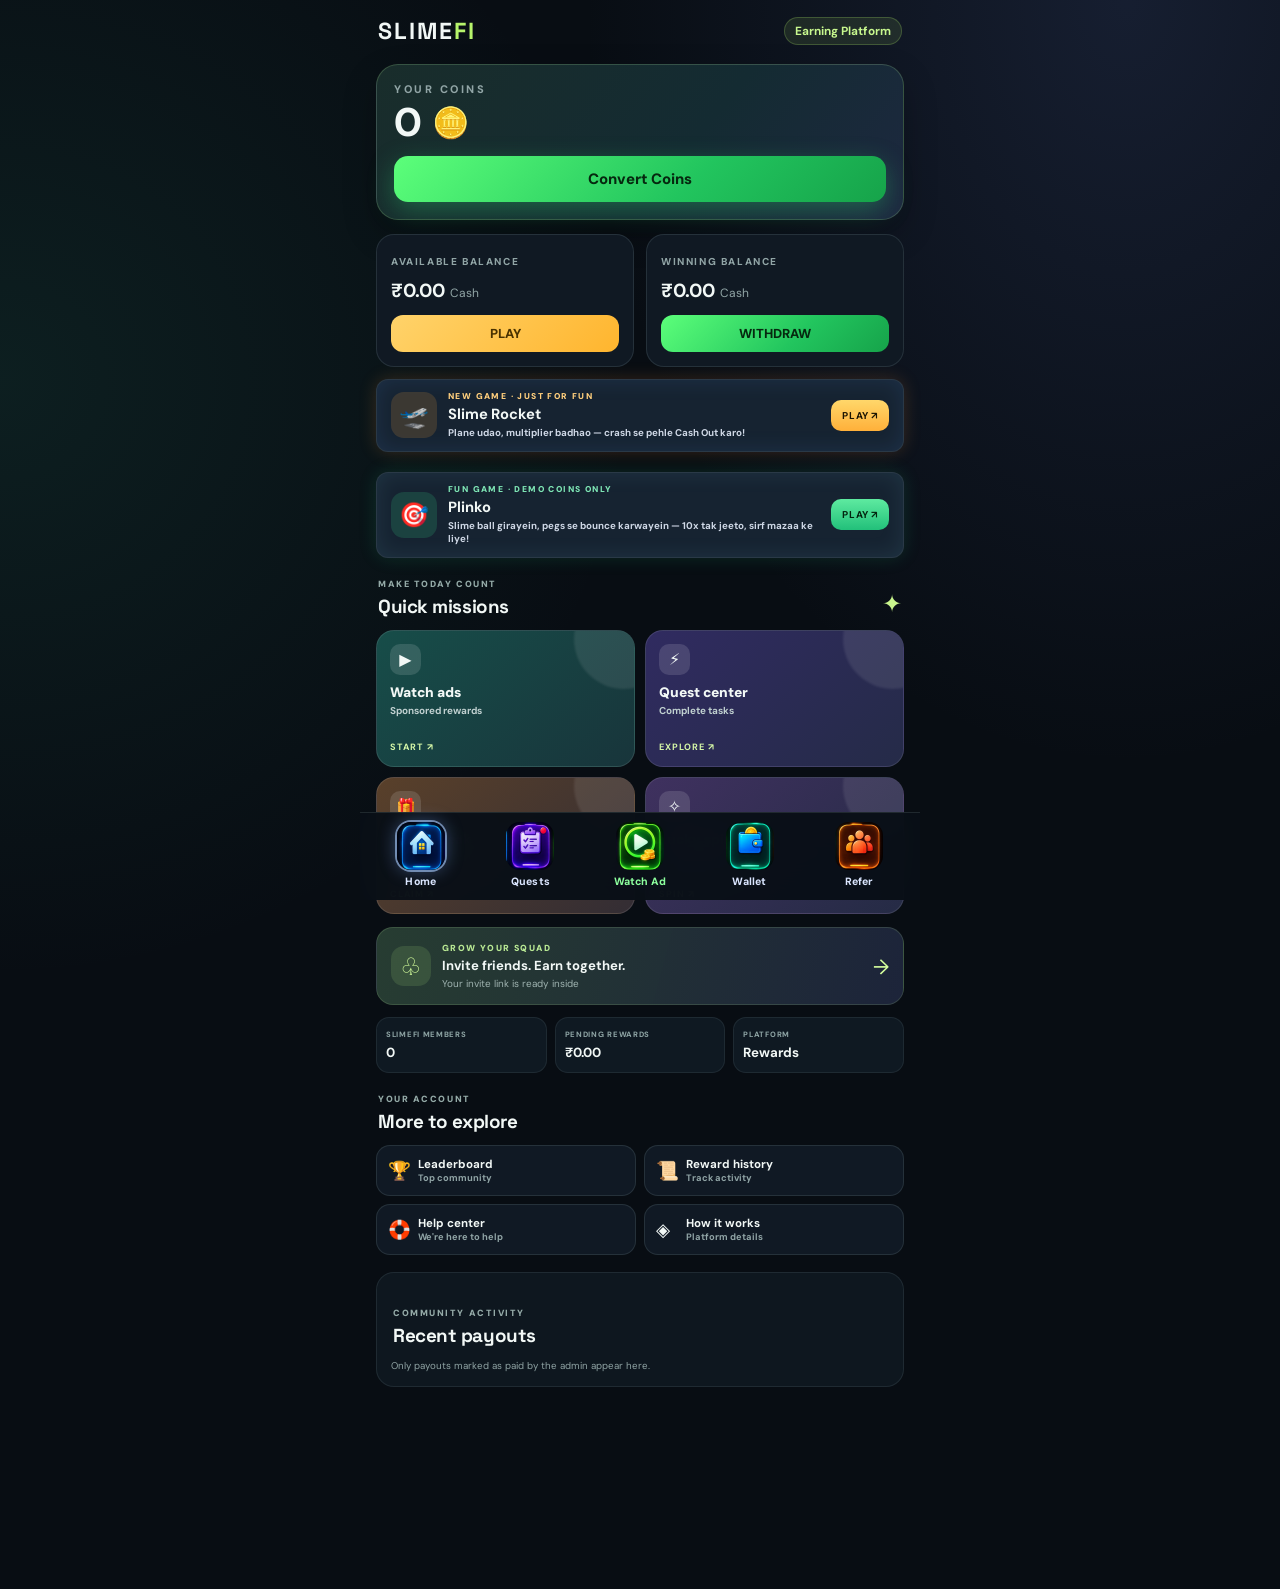
==== commit 4e216287: "v90: Plinko fun game (demo coins only)" ====
--- a/static/index.html
+++ b/static/index.html
@@ -43,6 +43,8 @@
 
   <button class="sr-home-banner" onclick="startSlimeRocket()"><span class="sr-home-art">🛫</span><span class="sr-home-text"><small>NEW GAME · JUST FOR FUN</small><b>Slime Rocket</b><em>Plane udao, multiplier badhao — crash se pehle Cash Out karo!</em></span><strong>PLAY ↗</strong></button>
 
+  <button class="sr-home-banner plinko-home-banner" onclick="startPlinko()"><span class="sr-home-art">🎯</span><span class="sr-home-text"><small>FUN GAME · DEMO COINS ONLY</small><b>Plinko</b><em>Slime ball girayein, pegs se bounce karwayein — 10x tak jeeto, sirf mazaa ke liye!</em></span><strong>PLAY ↗</strong></button>
+
   <div class="section-heading"><div><small>MAKE TODAY COUNT</small><h2>Quick missions</h2></div><span class="section-spark">✦</span></div>
   <div class="mission-grid">
     <button class="mission-tile mission-ads" onclick="go('ads')"><span class="mission-icon">▶</span><span class="mission-name">Watch ads</span><small>Sponsored rewards</small><b>START ↗</b></button>
@@ -104,13 +106,15 @@
     </div>
 
     <div class="card adm-card">
+      <div class="adm-card-head"><span>🔧 Maintenance Mode</span><span class="adm-chip" id="adm-c-maint">–</span></div>
+      <div class="ref-row"><input id="maint-msg" placeholder="Popup me dikhne wala message (khaali = default)" style="text-transform:none"></div>
+      <div class="ref-row"><button class="small-btn danger-btn" onclick="setMaintenance(true)">🔧 Maintenance ON Karo</button><button class="small-btn" onclick="setMaintenance(false)">✅ Maintenance OFF Karo</button></div>
+      <div class="card-sub" id="maint-result">ON karne par sab players ko sirf Under Maintenance popup dikhega — koi game, ad ya task nahi chalega. Tumhara owner panel chalta rahega.</div>
+    </div>
+
+    <div class="card adm-card">
       <div class="adm-card-head"><span>🛟 Support Tickets</span><span class="adm-chip" id="adm-c-support">0</span></div>
       <div id="owner-support-tickets"></div>
-    </div>
-
-    <div class="card adm-card">
-      <div class="adm-card-head"><span>📝 Task Submissions — Approve / Reject</span><span class="adm-chip" id="adm-c-subs">0</span></div>
-      <div id="owner-subs"></div>
     </div>
 
     <div class="card adm-card">
@@ -158,7 +162,7 @@
     <button id="btn-spin" class="gold-btn">🎡 SPIN KARO</button>
     <button id="btn-spin-ad" class="small-btn" style="width:100%; margin-top:10px; padding:12px">📺 Ad Dekho = +1 Spin</button>
     <div class="spin-result" id="spin-result"></div>
-    <div class="card-sub">Roz 1 free spin — inaam 50 se 500 coins tak! Aur spin chahiye to ad dekho, har ad par +1 spin milta hai. Jeet server se tay hoti hai — poori tarah fair, koi setting nahi.</div>
+    <div class="card-sub">Roz 1 free spin — inaam ₹0.50 se ₹5 tak, seedha Available Balance me! Aur spin chahiye to ad dekho, har ad par +1 spin milta hai. Jeet server se tay hoti hai — poori tarah fair, koi setting nahi.</div>
   </div>
 </section>
 
@@ -166,6 +170,12 @@
 <section id="view-game" class="view">
   <div class="game-page-head"><button class="game-back" onclick="closeGameStage()" aria-label="Back">←</button><b>Slime Rocket 🛫</b></div>
   <div id="game-stage" class="game-stage" hidden></div>
+</section>
+
+<!-- ================= PLINKO GAME PAGE (v90, fun-only) ================= -->
+<section id="view-plinko" class="view">
+  <div class="game-page-head"><button class="game-back" onclick="closePlinkoStage()" aria-label="Back">←</button><b>Plinko 🎯</b></div>
+  <div id="plinko-stage" class="game-stage" hidden></div>
 </section>
 
 <section id="view-leaderboard" class="view">
@@ -204,7 +214,7 @@
   <h2 class="v2-h">Sponsored Ads</h2>
   <div class="card earn ad-card">
     <div class="card-top"><div class="card-title">Watch Ads</div><div class="lvl" id="ad-count">0/20</div></div>
-    <div class="card-sub">Watch &amp; Earn Coins — ek ad = <span class="cost">+100 coins</span>. Ad ka paisa hi sabki earning ka source hai.</div>
+    <div class="card-sub">Watch &amp; Earn Coins — ek ad = <span class="cost">+500 coins</span>. Ad ka paisa hi sabki earning ka source hai.</div>
     <button id="btn-ad" class="gold-btn">▶ Watch Ad — Premium</button>
     <div class="card-sub" id="ad-note"></div>
   </div>
@@ -448,8 +458,17 @@
   </div>
 </div>
 
+<div id="maintenance-popup" class="wp-overlay" style="display:none;z-index:500">
+  <div class="wp-card">
+    <div class="wp-gift">🔧</div>
+    <div class="wp-title">Under Maintenance</div>
+    <div class="wp-rule" id="maintenance-msg" style="text-transform:none">SlimeFi abhi maintenance me hai. Hum kuch sudhaar kar rahe hain — jald hi wapas aayenge. Aapke coins aur balance bilkul safe hain.</div>
+    <div class="wp-rule" style="text-transform:none;opacity:.75">Thodi der me phir try karo 🙏</div>
+  </div>
+</div>
+
 <script src="/static/three.min.js"></script>
 <script src="/static/slime3d.js?v=2"></script>
-<script src="/static/app.js?v=83"></script>
+<script src="/static/app.js?v=90"></script>
 </body>
 </html>
--- a/static/style.css
+++ b/static/style.css
@@ -528,3 +528,18 @@
 #convert-popup .conv-cancel{background:var(--panel2);color:var(--text);margin-top:8px;box-shadow:none}
 /* v78: broadcast textarea (Admin Panel) */
 .adm-card textarea{flex:1;width:100%;box-sizing:border-box;background:var(--panel2);border:1px solid var(--line);border-radius:10px;color:var(--text);padding:10px;font:inherit;resize:vertical}
+
+/* v90: Plinko fun-only game — Home banner variant + dedicated page,
+   mirroring the Slime Rocket page pattern (v63–v68) for #view-plinko */
+.plinko-home-banner{margin:0 0 20px;background:linear-gradient(105deg,#0a2e22,#123a4a 55%,#0e4a3a);border-color:rgba(60,230,143,.4);box-shadow:0 0 18px rgba(34,192,122,.16),inset 0 0 22px rgba(125,215,245,.10)}
+.plinko-home-banner .sr-home-art{background:rgba(60,230,143,.16)}
+.plinko-home-banner .sr-home-text small{color:#7fe7b6}
+.plinko-home-banner strong{background:linear-gradient(180deg,#5eeaa0,#22c07a);color:#03240f}
+#view-plinko .game-back{width:auto;padding:8px 13px;border-radius:10px;background:rgba(255,255,255,.07);border:1px solid var(--line);color:var(--text);font-weight:800;font-size:.75rem}
+#view-plinko .game-stage{margin-top:0}
+#view-plinko{padding-bottom:24px}
+#view-plinko .sr-frame{height:calc(100dvh - 168px);min-height:480px}
+body.in-game #view-plinko{padding:0;max-width:none;position:relative}
+body.in-game #view-plinko .game-back{background:rgba(8,12,18,.72);backdrop-filter:blur(5px);box-shadow:0 4px 14px rgba(0,0,0,.35);width:38px;height:38px;border-radius:50%;padding:0;display:grid;place-items:center;font-size:1.05rem}
+body.in-game #view-plinko .game-stage{margin:0;padding:0;border:0;border-radius:0;background:none;box-shadow:none}
+body.in-game #view-plinko .sr-frame{height:100dvh;min-height:0;border-radius:0}
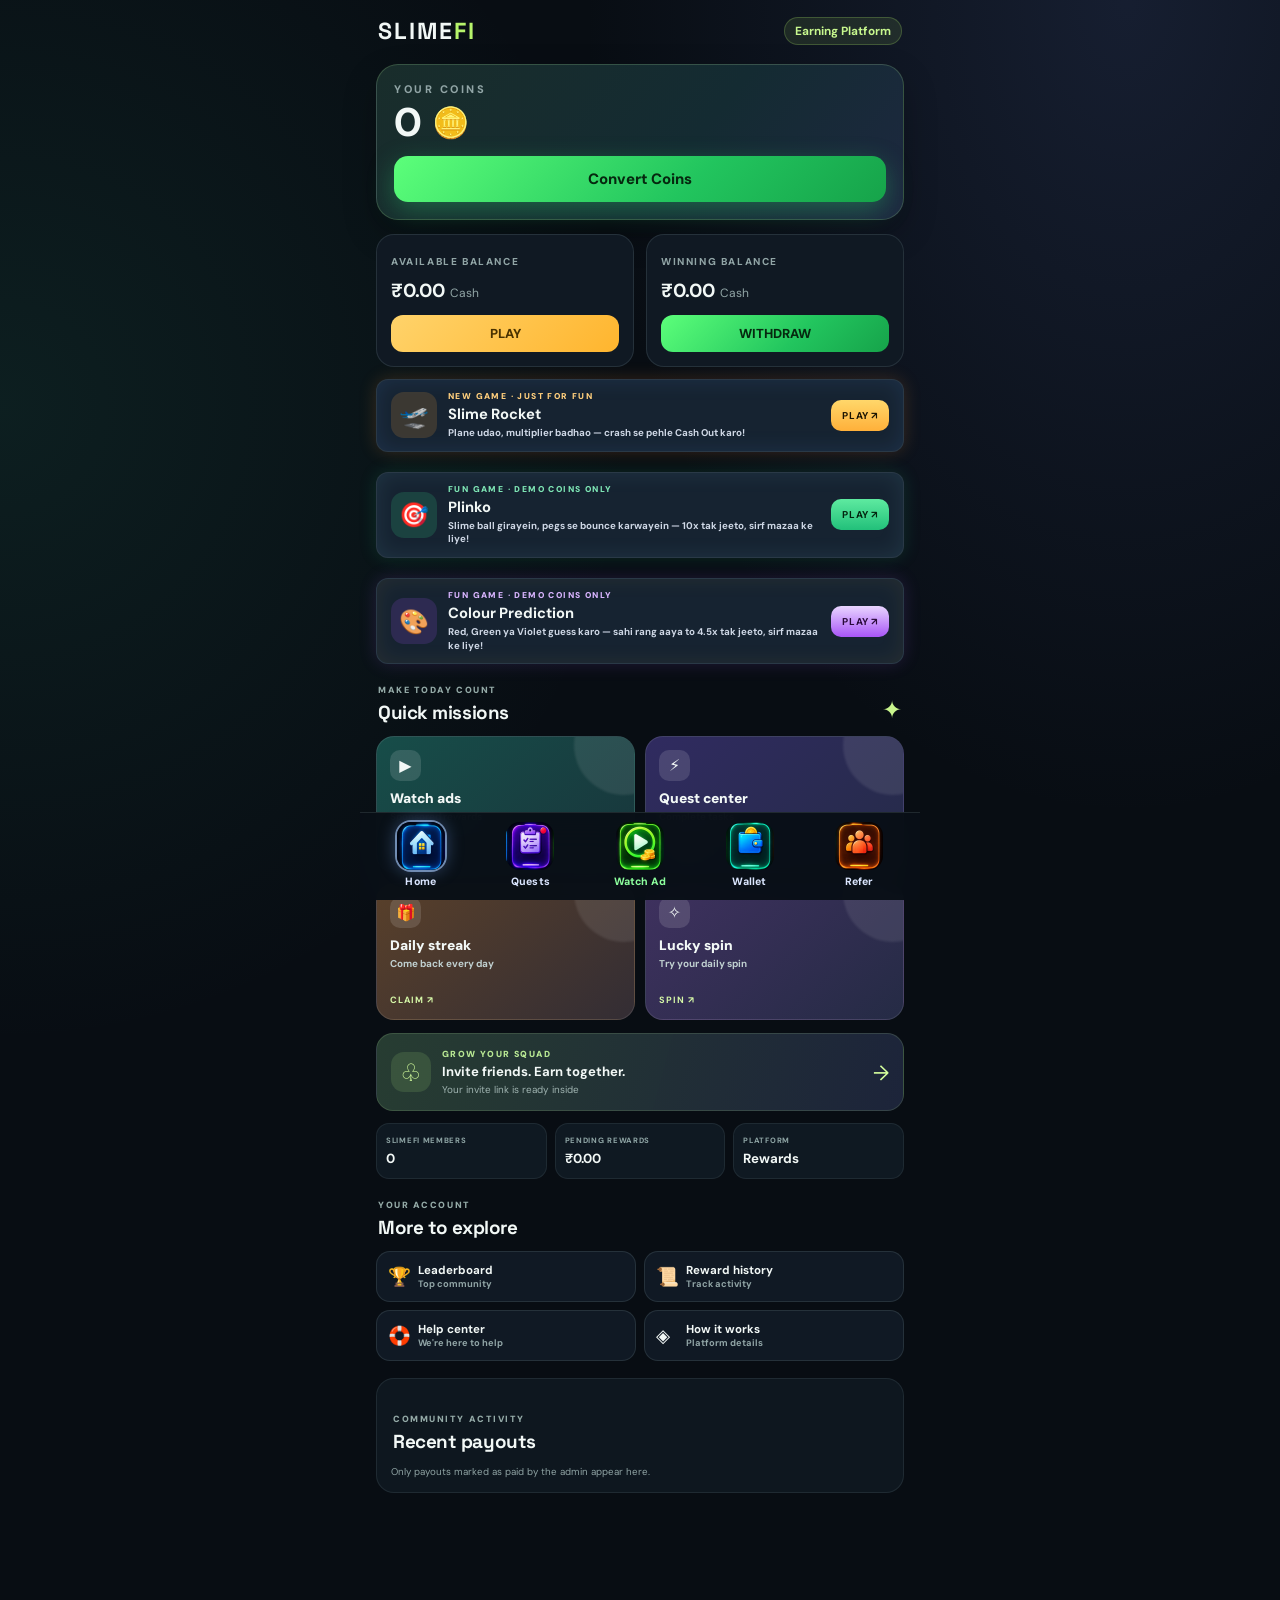
==== commit dfd89297: "v91: Colour Prediction fun game (demo coins only)" ====
--- a/static/index.html
+++ b/static/index.html
@@ -45,6 +45,8 @@
 
   <button class="sr-home-banner plinko-home-banner" onclick="startPlinko()"><span class="sr-home-art">🎯</span><span class="sr-home-text"><small>FUN GAME · DEMO COINS ONLY</small><b>Plinko</b><em>Slime ball girayein, pegs se bounce karwayein — 10x tak jeeto, sirf mazaa ke liye!</em></span><strong>PLAY ↗</strong></button>
 
+  <button class="sr-home-banner colour-home-banner" onclick="startColour()"><span class="sr-home-art">🎨</span><span class="sr-home-text"><small>FUN GAME · DEMO COINS ONLY</small><b>Colour Prediction</b><em>Red, Green ya Violet guess karo — sahi rang aaya to 4.5x tak jeeto, sirf mazaa ke liye!</em></span><strong>PLAY ↗</strong></button>
+
   <div class="section-heading"><div><small>MAKE TODAY COUNT</small><h2>Quick missions</h2></div><span class="section-spark">✦</span></div>
   <div class="mission-grid">
     <button class="mission-tile mission-ads" onclick="go('ads')"><span class="mission-icon">▶</span><span class="mission-name">Watch ads</span><small>Sponsored rewards</small><b>START ↗</b></button>
@@ -176,6 +178,12 @@
 <section id="view-plinko" class="view">
   <div class="game-page-head"><button class="game-back" onclick="closePlinkoStage()" aria-label="Back">←</button><b>Plinko 🎯</b></div>
   <div id="plinko-stage" class="game-stage" hidden></div>
+</section>
+
+<!-- ================= COLOUR PREDICTION GAME PAGE (v91, fun-only) ================= -->
+<section id="view-colour" class="view">
+  <div class="game-page-head"><button class="game-back" onclick="closeColourStage()" aria-label="Back">←</button><b>Colour Prediction 🎨</b></div>
+  <div id="colour-stage" class="game-stage" hidden></div>
 </section>
 
 <section id="view-leaderboard" class="view">
@@ -469,6 +477,6 @@
 
 <script src="/static/three.min.js"></script>
 <script src="/static/slime3d.js?v=2"></script>
-<script src="/static/app.js?v=90"></script>
+<script src="/static/app.js?v=91"></script>
 </body>
 </html>
--- a/static/style.css
+++ b/static/style.css
@@ -543,3 +543,17 @@
 body.in-game #view-plinko .game-back{background:rgba(8,12,18,.72);backdrop-filter:blur(5px);box-shadow:0 4px 14px rgba(0,0,0,.35);width:38px;height:38px;border-radius:50%;padding:0;display:grid;place-items:center;font-size:1.05rem}
 body.in-game #view-plinko .game-stage{margin:0;padding:0;border:0;border-radius:0;background:none;box-shadow:none}
 body.in-game #view-plinko .sr-frame{height:100dvh;min-height:0;border-radius:0}
+/* v91: Colour Prediction fun-only game — Home banner variant + dedicated page,
+   mirroring the Plinko page pattern (v90) for #view-colour */
+.colour-home-banner{margin:0 0 20px;background:linear-gradient(105deg,#2e0a2a,#3a1230 55%,#0e3a2a);border-color:rgba(168,85,247,.4);box-shadow:0 0 18px rgba(168,85,247,.16),inset 0 0 22px rgba(245,197,66,.08)}
+.colour-home-banner .sr-home-art{background:rgba(168,85,247,.16)}
+.colour-home-banner .sr-home-text small{color:#d8b4fe}
+.colour-home-banner strong{background:linear-gradient(180deg,#e9d5ff,#a855f7);color:#2a0a3a}
+#view-colour .game-back{width:auto;padding:8px 13px;border-radius:10px;background:rgba(255,255,255,.07);border:1px solid var(--line);color:var(--text);font-weight:800;font-size:.75rem}
+#view-colour .game-stage{margin-top:0}
+#view-colour{padding-bottom:24px}
+#view-colour .sr-frame{height:calc(100dvh - 168px);min-height:480px}
+body.in-game #view-colour{padding:0;max-width:none;position:relative}
+body.in-game #view-colour .game-back{background:rgba(8,12,18,.72);backdrop-filter:blur(5px);box-shadow:0 4px 14px rgba(0,0,0,.35);width:38px;height:38px;border-radius:50%;padding:0;display:grid;place-items:center;font-size:1.05rem}
+body.in-game #view-colour .game-stage{margin:0;padding:0;border:0;border-radius:0;background:none;box-shadow:none}
+body.in-game #view-colour .sr-frame{height:100dvh;min-height:0;border-radius:0}
